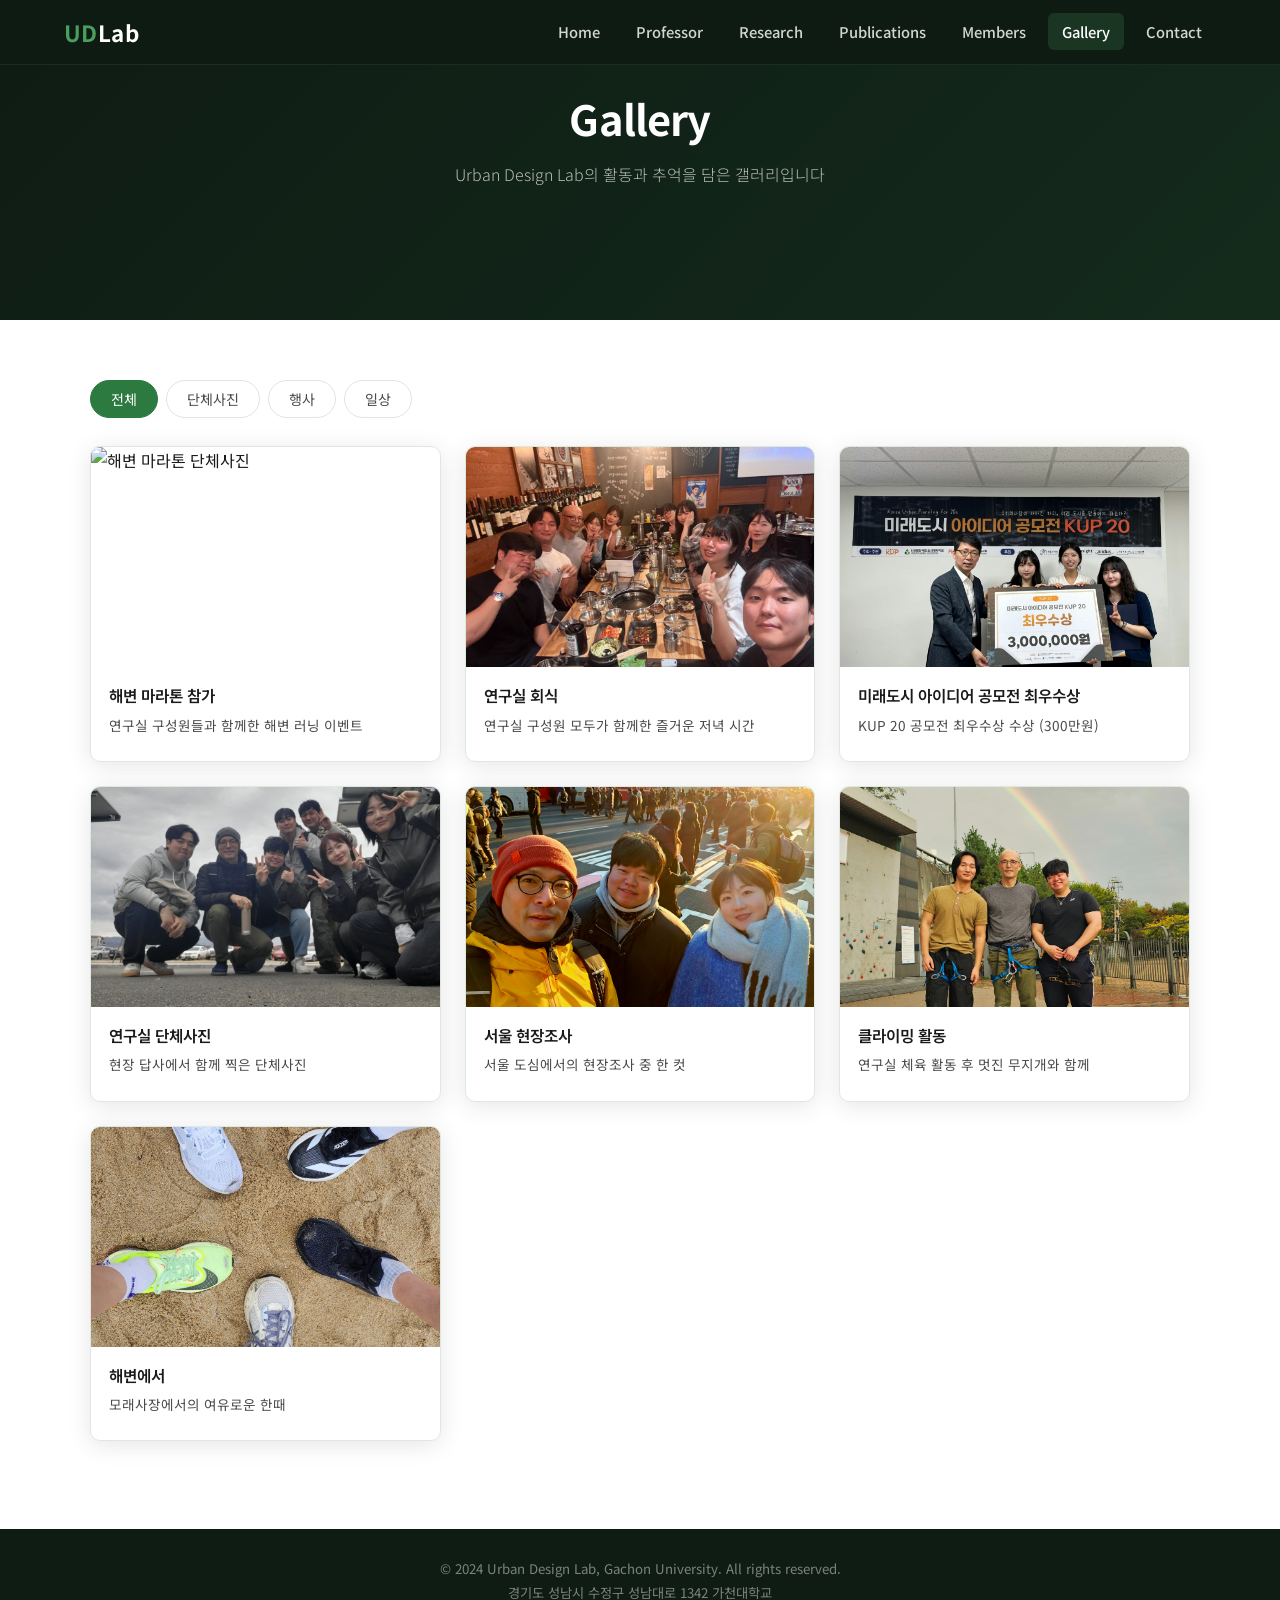
==== gallery.html @ 9c5b534c "Add files via upload" ====
<!DOCTYPE html>
<html lang="ko">
<head>
  <meta charset="UTF-8" />
  <meta name="viewport" content="width=device-width, initial-scale=1.0" />
  <title>Gallery – Urban Design Lab</title>
  <link rel="stylesheet" href="css/style.css" />
  <link rel="preconnect" href="https://fonts.googleapis.com" />
  <link href="https://fonts.googleapis.com/css2?family=Noto+Sans+KR:wght@300;400;500;700&family=Inter:wght@300;400;500;600;700&display=swap" rel="stylesheet" />
  <link rel="stylesheet" href="https://cdn.jsdelivr.net/npm/@fortawesome/fontawesome-free@6.4.0/css/all.min.css" />
</head>
<body>

<!-- ===== NAVIGATION ===== -->
<nav class="navbar" id="navbar" style="background:rgba(15,28,20,0.98);">
  <div class="nav-container">
    <a href="index.html" class="nav-logo">
      <span class="logo-accent">UD</span>Lab
    </a>
    <button class="hamburger" id="hamburger" aria-label="메뉴 열기">
      <i class="fas fa-bars"></i>
    </button>
    <ul class="nav-links" id="navLinks">
      <li><a href="index.html" class="nav-link">Home</a></li>
      <li><a href="index.html#professor" class="nav-link">Professor</a></li>
      <li><a href="index.html#research" class="nav-link">Research</a></li>
      <li><a href="index.html#publications" class="nav-link">Publications</a></li>
      <li><a href="index.html#members" class="nav-link">Members</a></li>
      <li><a href="gallery.html" class="nav-link active">Gallery</a></li>
      <li><a href="index.html#contact" class="nav-link">Contact</a></li>
    </ul>
  </div>
</nav>

<!-- ===== GALLERY HERO ===== -->
<section class="gallery-hero">
  <div class="hero-overlay"></div>
  <div class="hero-content">
    <h1 class="hero-title fade-in">Gallery</h1>
    <p class="hero-desc fade-in">Urban Design Lab의 활동과 추억을 담은 갤러리입니다</p>
  </div>
</section>

<!-- ===== GALLERY ===== -->
<section class="section section-light" style="padding-top:60px;">
  <div class="container">

    <!-- Gallery Filter -->
    <div class="gallery-filters">
      <button class="gallery-filter-btn active" data-category="all">전체</button>
      <button class="gallery-filter-btn" data-category="group">단체사진</button>
      <button class="gallery-filter-btn" data-category="event">행사</button>
      <button class="gallery-filter-btn" data-category="daily">일상</button>
    </div>

    <!-- Gallery Grid -->
    <div class="gallery-grid" id="galleryGrid">

      <div class="gallery-card" data-category="event">
        <div class="gallery-thumb">
          <img src="gallery/KakaoTalk_20260319_163128645_01.jpg" alt="해변 마라톤 단체사진" />
        </div>
        <div class="gallery-caption">
          <h4>해변 마라톤 참가</h4>
          <p>연구실 구성원들과 함께한 해변 러닝 이벤트</p>
        </div>
      </div>

      <div class="gallery-card" data-category="group">
        <div class="gallery-thumb">
          <img src="gallery/KakaoTalk_20260319_163128645_02.jpg" alt="연구실 회식" />
        </div>
        <div class="gallery-caption">
          <h4>연구실 회식</h4>
          <p>연구실 구성원 모두가 함께한 즐거운 저녁 시간</p>
        </div>
      </div>

      <div class="gallery-card" data-category="event">
        <div class="gallery-thumb">
          <img src="gallery/KakaoTalk_20260319_163128645_03.jpg" alt="미래도시 아이디어 공모전 KUP 20 최우수상" />
        </div>
        <div class="gallery-caption">
          <h4>미래도시 아이디어 공모전 최우수상</h4>
          <p>KUP 20 공모전 최우수상 수상 (300만원)</p>
        </div>
      </div>

      <div class="gallery-card" data-category="group">
        <div class="gallery-thumb">
          <img src="gallery/KakaoTalk_20260319_163128645_04.jpg" alt="연구실 야외 단체사진" />
        </div>
        <div class="gallery-caption">
          <h4>연구실 단체사진</h4>
          <p>현장 답사에서 함께 찍은 단체사진</p>
        </div>
      </div>

      <div class="gallery-card" data-category="daily">
        <div class="gallery-thumb">
          <img src="gallery/KakaoTalk_20260319_163128645_05.jpg" alt="서울 거리에서 셀카" />
        </div>
        <div class="gallery-caption">
          <h4>서울 현장조사</h4>
          <p>서울 도심에서의 현장조사 중 한 컷</p>
        </div>
      </div>

      <div class="gallery-card" data-category="daily">
        <div class="gallery-thumb">
          <img src="gallery/KakaoTalk_20260319_163128645_06.jpg" alt="클라이밍 후 무지개" />
        </div>
        <div class="gallery-caption">
          <h4>클라이밍 활동</h4>
          <p>연구실 체육 활동 후 멋진 무지개와 함께</p>
        </div>
      </div>

      <div class="gallery-card" data-category="daily">
        <div class="gallery-thumb">
          <img src="gallery/KakaoTalk_20260319_163128645.jpg" alt="해변에서 발 사진" />
        </div>
        <div class="gallery-caption">
          <h4>해변에서</h4>
          <p>모래사장에서의 여유로운 한때</p>
        </div>
      </div>

    </div><!-- /galleryGrid -->

  </div>
</section>

<!-- ===== FOOTER ===== -->
<footer class="footer">
  <p>&copy; 2024 Urban Design Lab, Gachon University. All rights reserved.</p>
  <p>경기도 성남시 수정구 성남대로 1342 가천대학교</p>
</footer>

<script>
/* Hamburger */
const hamburger = document.getElementById('hamburger');
const navLinksEl = document.getElementById('navLinks');
hamburger.addEventListener('click', () => navLinksEl.classList.toggle('open'));
navLinksEl.querySelectorAll('.nav-link').forEach(link => {
  link.addEventListener('click', () => navLinksEl.classList.remove('open'));
});

/* Gallery Filter */
const filterBtns = document.querySelectorAll('.gallery-filter-btn');
const cards = document.querySelectorAll('.gallery-card');

filterBtns.forEach(btn => {
  btn.addEventListener('click', () => {
    filterBtns.forEach(b => b.classList.remove('active'));
    btn.classList.add('active');
    const cat = btn.dataset.category;
    cards.forEach(card => {
      if (cat === 'all' || card.dataset.category === cat) {
        card.style.display = '';
        card.style.animation = 'fadeUp 0.4s ease forwards';
      } else {
        card.style.display = 'none';
      }
    });
  });
});

/* Lightbox */
document.querySelectorAll('.gallery-thumb img').forEach(img => {
  img.addEventListener('click', () => {
    const lb = document.createElement('div');
    lb.className = 'lightbox';
    lb.innerHTML = '<img src="' + img.src + '" alt="' + img.alt + '"><button class="lightbox-close">&times;</button>';
    document.body.appendChild(lb);
    requestAnimationFrame(() => lb.classList.add('active'));
    lb.addEventListener('click', () => { lb.classList.remove('active'); setTimeout(() => lb.remove(), 300); });
  });
});
</script>
</body>
</html>
---- css/style.css ----
/* =====================================================
   Urban Design Lab – Main Stylesheet
   Gachon University
   ===================================================== */

/* ── Variables ── */
:root {
  --green-dark:   #1a5c2a;
  --green-mid:    #2d7a40;
  --green-light:  #4a9e5e;
  --green-pale:   #e8f5ec;
  --dark-bg:      #0f1c14;
  --dark-card:    #172518;
  --text-dark:    #1a1a1a;
  --text-mid:     #4a4a4a;
  --text-light:   #f0f4f1;
  --border:       #dde8df;
  --radius:       10px;
  --shadow:       0 4px 24px rgba(0,0,0,0.10);
  --transition:   0.3s ease;
}

/* ── Reset ── */
*, *::before, *::after { box-sizing: border-box; margin: 0; padding: 0; }
html { scroll-behavior: smooth; }
body {
  font-family: 'Noto Sans KR', 'Inter', sans-serif;
  color: var(--text-dark);
  line-height: 1.7;
  background: #fff;
}
a { text-decoration: none; color: inherit; }
ul { list-style: none; }
img { display: block; max-width: 100%; }

/* ── Navbar ── */
.navbar {
  position: fixed; top: 0; left: 0; width: 100%;
  background: rgba(15,28,20,0.96);
  backdrop-filter: blur(10px);
  z-index: 1000;
  border-bottom: 1px solid rgba(74,158,94,0.15);
  transition: background var(--transition);
}
.nav-container {
  max-width: 1200px; margin: 0 auto;
  padding: 0 24px;
  display: flex; align-items: center; justify-content: space-between;
  height: 64px;
}
.nav-logo {
  font-size: 1.4rem; font-weight: 700;
  color: #fff; letter-spacing: 0.02em;
}
.logo-accent { color: var(--green-light); }
.nav-links {
  display: flex; gap: 8px;
}
.nav-link {
  color: rgba(255,255,255,0.82);
  padding: 8px 14px;
  border-radius: 6px;
  font-size: 0.92rem; font-weight: 500;
  transition: color var(--transition), background var(--transition);
}
.nav-link:hover, .nav-link.active {
  color: #fff; background: rgba(74,158,94,0.2);
}
.hamburger {
  display: none;
  background: none; border: none; cursor: pointer;
  color: #fff; font-size: 1.3rem; padding: 6px;
}

/* ── Hero ── */
.hero {
  min-height: 100vh;
  background: linear-gradient(135deg, #0f2a18 0%, #1a5c2a 50%, #0a1a10 100%);
  display: flex; align-items: center; justify-content: center;
  position: relative; overflow: hidden;
  padding-top: 64px;
}
.hero::before {
  content: '';
  position: absolute; inset: 0;
  background: url('https://images.unsplash.com/photo-1477959858617-67f85cf4f1df?w=1600&q=80') center/cover no-repeat;
  opacity: 0.18;
}
.hero-overlay {
  position: absolute; inset: 0;
  background: linear-gradient(to bottom, rgba(15,28,20,0.65), rgba(15,28,20,0.85));
}
.hero-content {
  position: relative; z-index: 1;
  text-align: center; color: #fff;
  max-width: 800px; padding: 40px 24px;
}
.hero-sub {
  font-size: 1rem; font-weight: 300;
  letter-spacing: 0.15em; color: var(--green-light);
  text-transform: uppercase; margin-bottom: 16px;
}
.hero-title {
  font-size: clamp(2.8rem, 7vw, 5rem);
  font-weight: 700; line-height: 1.1;
  margin-bottom: 20px; letter-spacing: -0.02em;
}
.hero-desc {
  font-size: 1.2rem; font-weight: 300;
  color: rgba(255,255,255,0.8); margin-bottom: 36px;
}
.hero-btns { display: flex; gap: 14px; justify-content: center; flex-wrap: wrap; }

.fade-in {
  opacity: 0; transform: translateY(28px);
  animation: fadeInUp 0.8s forwards;
}
.fade-in:nth-child(1) { animation-delay: 0.2s; }
.fade-in:nth-child(2) { animation-delay: 0.4s; }
.fade-in:nth-child(3) { animation-delay: 0.6s; }
.fade-in:nth-child(4) { animation-delay: 0.8s; }

@keyframes fadeInUp {
  to { opacity: 1; transform: translateY(0); }
}

/* ── Buttons ── */
.btn {
  display: inline-flex; align-items: center; gap: 8px;
  padding: 13px 28px; border-radius: 50px;
  font-size: 0.95rem; font-weight: 600;
  cursor: pointer; transition: all var(--transition);
  border: 2px solid transparent;
}
.btn-primary {
  background: var(--green-mid); color: #fff;
  border-color: var(--green-mid);
}
.btn-primary:hover { background: var(--green-light); border-color: var(--green-light); transform: translateY(-2px); box-shadow: 0 8px 24px rgba(45,122,64,0.4); }
.btn-outline {
  background: transparent; color: #fff;
  border-color: rgba(255,255,255,0.5);
}
.btn-outline:hover { background: rgba(255,255,255,0.1); border-color: #fff; transform: translateY(-2px); }
.btn-full { width: 100%; justify-content: center; }

/* ── Strip ── */
.strip {
  background: var(--green-dark); padding: 22px 24px;
}
.strip-grid {
  max-width: 900px; margin: 0 auto;
  display: grid; grid-template-columns: repeat(4, 1fr);
  gap: 12px;
}
.strip-item {
  display: flex; align-items: center; gap: 10px;
  color: rgba(255,255,255,0.85);
  font-size: 0.88rem; font-weight: 500;
  justify-content: center;
}
.strip-item i { color: var(--green-light); font-size: 1.1rem; }

/* ── Sections ── */
.section { padding: 88px 24px; }
.section-light { background: #fff; }
.section-dark { background: var(--dark-bg); color: var(--text-light); }
.container { max-width: 1100px; margin: 0 auto; }
.section-header { text-align: center; margin-bottom: 52px; }
.section-title {
  font-size: clamp(1.8rem, 4vw, 2.6rem);
  font-weight: 700; letter-spacing: -0.02em;
}
.section-dark .section-title { color: #fff; }
.section-line {
  width: 52px; height: 4px;
  background: var(--green-mid);
  border-radius: 2px; margin: 14px auto 0;
}
.section-count { margin-top: 10px; color: var(--text-mid); font-size: 0.95rem; }
.section-light .section-count { color: var(--text-mid); }

/* ── Professor ── */
.professor-card {
  display: flex; gap: 52px; align-items: flex-start;
  max-width: 900px; margin: 0 auto;
  background: #fff; border: 1px solid var(--border);
  border-radius: var(--radius); padding: 44px;
  box-shadow: var(--shadow);
}
.professor-photo { flex-shrink: 0; }
.photo-placeholder {
  width: 160px; height: 160px;
  border-radius: 50%;
  background: var(--green-pale);
  border: 4px solid var(--green-mid);
  display: flex; align-items: center; justify-content: center;
}
.photo-placeholder i { font-size: 4rem; color: var(--green-mid); }
.professor-info { flex: 1; }
.prof-name { font-size: 1.8rem; font-weight: 700; margin-bottom: 4px; }
.prof-name-en { font-size: 1.1rem; color: var(--text-mid); font-weight: 400; margin-left: 10px; }
.prof-title { color: var(--text-mid); font-size: 0.97rem; margin-bottom: 8px; }
.prof-email { color: var(--green-dark); font-size: 0.92rem; margin-bottom: 22px; }
.prof-email i { margin-right: 6px; }
.prof-education h4 { font-size: 0.82rem; text-transform: uppercase; letter-spacing: 0.1em; color: var(--text-mid); margin-bottom: 8px; }
.prof-education ul { margin-bottom: 22px; }
.prof-education li {
  padding: 6px 0; border-bottom: 1px solid var(--border);
  display: flex; gap: 10px; font-size: 0.9rem; align-items: center;
}
.edu-year {
  font-weight: 700; color: var(--green-dark);
  min-width: 110px; font-size: 0.85rem;
}
.prof-tags { display: flex; flex-wrap: wrap; gap: 8px; }
.tag {
  background: var(--green-pale); color: var(--green-dark);
  padding: 5px 12px; border-radius: 50px;
  font-size: 0.82rem; font-weight: 500;
  border: 1px solid rgba(26,92,42,0.2);
}

/* ── Research ── */
.research-grid {
  display: grid;
  grid-template-columns: repeat(auto-fit, minmax(300px, 1fr));
  gap: 24px;
}
.research-card {
  background: var(--dark-card);
  border: 1px solid rgba(74,158,94,0.15);
  border-radius: var(--radius);
  padding: 32px 28px;
  transition: transform var(--transition), border-color var(--transition), box-shadow var(--transition);
}
.research-card:hover {
  transform: translateY(-6px);
  border-color: var(--green-light);
  box-shadow: 0 12px 36px rgba(0,0,0,0.3);
}
.research-icon {
  width: 52px; height: 52px;
  background: rgba(74,158,94,0.12);
  border-radius: 12px;
  display: flex; align-items: center; justify-content: center;
  margin-bottom: 18px;
}
.research-icon i { font-size: 1.4rem; color: var(--green-light); }
.research-card h3 { font-size: 1.1rem; font-weight: 600; color: #fff; margin-bottom: 10px; }
.research-card p { font-size: 0.88rem; color: rgba(255,255,255,0.65); line-height: 1.7; }

/* ── Publications ── */
.pub-filters {
  display: flex; flex-wrap: wrap; gap: 8px;
  justify-content: center; margin-bottom: 40px;
}
.filter-btn {
  padding: 8px 18px; border-radius: 50px;
  border: 2px solid var(--border);
  background: #fff; color: var(--text-mid);
  font-size: 0.88rem; font-weight: 500; cursor: pointer;
  transition: all var(--transition);
}
.filter-btn:hover { border-color: var(--green-mid); color: var(--green-dark); }
.filter-btn.active {
  background: var(--green-dark); color: #fff; border-color: var(--green-dark);
}

.pub-year-group { margin-bottom: 32px; }
.pub-year-group[data-year].hidden { display: none; }

.pub-year-label {
  display: inline-block;
  background: var(--green-dark); color: #fff;
  font-size: 0.85rem; font-weight: 700;
  padding: 4px 14px; border-radius: 50px;
  margin-bottom: 14px; letter-spacing: 0.05em;
}
.pub-item {
  background: #fff; border: 1px solid var(--border);
  border-left: 4px solid var(--green-mid);
  border-radius: 0 var(--radius) var(--radius) 0;
  padding: 18px 22px; margin-bottom: 10px;
  transition: box-shadow var(--transition), transform var(--transition);
}
.pub-item:hover {
  box-shadow: var(--shadow); transform: translateX(4px);
}
.pub-meta { display: flex; align-items: center; gap: 10px; margin-bottom: 8px; }
.pub-badge {
  font-size: 0.72rem; font-weight: 700;
  padding: 3px 8px; border-radius: 4px;
}
.pub-badge-en { background: #e3f2fd; color: #1565c0; }
.pub-badge-kr { background: #fff3e0; color: #e65100; }
.pub-journal {
  font-size: 0.8rem; color: var(--green-dark);
  font-weight: 600; font-style: italic;
  background: var(--green-pale); padding: 2px 8px; border-radius: 4px;
}
.pub-title { font-size: 0.9rem; color: var(--text-dark); line-height: 1.6; font-weight: 400; }

/* ── Members ── */
.member-tabs {
  display: flex; gap: 10px;
  margin-bottom: 36px;
  border-bottom: 2px solid rgba(74,158,94,0.2);
  padding-bottom: 0;
}
.tab-btn {
  padding: 12px 26px;
  border: none; background: none;
  color: rgba(255,255,255,0.55);
  font-size: 0.95rem; font-weight: 500; cursor: pointer;
  border-bottom: 3px solid transparent;
  margin-bottom: -2px;
  transition: all var(--transition);
  display: flex; align-items: center; gap: 8px;
}
.tab-btn:hover { color: rgba(255,255,255,0.85); }
.tab-btn.active { color: var(--green-light); border-bottom-color: var(--green-light); }

.tab-panel { display: none; }
.tab-panel.active { display: block; }

.member-group-label {
  font-size: 0.78rem; font-weight: 700;
  text-transform: uppercase; letter-spacing: 0.1em;
  color: var(--green-light); margin: 28px 0 14px;
}
.members-grid {
  display: grid;
  grid-template-columns: repeat(auto-fill, minmax(200px, 1fr));
  gap: 16px;
}
.member-card {
  background: var(--dark-card);
  border: 1px solid rgba(74,158,94,0.15);
  border-radius: var(--radius); padding: 24px 18px;
  display: flex; flex-direction: column; align-items: center;
  text-align: center; gap: 12px;
  transition: border-color var(--transition), transform var(--transition);
}
.member-card:hover { border-color: var(--green-light); transform: translateY(-4px); }
.member-pi { border-top: 3px solid var(--green-light); }
.member-avatar {
  width: 64px; height: 64px; border-radius: 50%;
  background: rgba(74,158,94,0.12);
  display: flex; align-items: center; justify-content: center;
}
.member-avatar i { font-size: 1.6rem; color: var(--green-light); }
.member-details h4 { font-size: 1rem; font-weight: 600; color: #fff; }
.member-role-badge {
  display: inline-block; margin: 4px 0;
  padding: 2px 10px; border-radius: 50px; font-size: 0.75rem; font-weight: 600;
}
.pi-badge { background: rgba(74,158,94,0.25); color: var(--green-light); }
.phd-badge { background: rgba(100,149,237,0.2); color: #93b4f0; }
.ms-badge { background: rgba(255,200,100,0.15); color: #f0c060; }
.member-topic { font-size: 0.8rem; color: rgba(255,255,255,0.55); line-height: 1.4; }

/* Recruit Banner */
.recruit-banner {
  margin-top: 32px;
  background: rgba(26,92,42,0.3);
  border: 1px dashed rgba(74,158,94,0.4);
  border-radius: var(--radius); padding: 20px 24px;
  display: flex; gap: 16px; align-items: flex-start;
  color: rgba(255,255,255,0.8);
}
.recruit-banner i { font-size: 1.4rem; color: var(--green-light); flex-shrink: 0; margin-top: 2px; }
.recruit-banner strong { font-size: 1rem; display: block; margin-bottom: 4px; color: #fff; }
.recruit-banner p { font-size: 0.85rem; }

/* ── Alumni ── */
.alumni-stats {
  display: flex; gap: 20px; justify-content: center;
  margin-bottom: 32px;
}
.stat-box {
  background: var(--dark-card);
  border: 1px solid rgba(74,158,94,0.2);
  border-radius: var(--radius); padding: 20px 32px;
  text-align: center; min-width: 100px;
}
.stat-num { display: block; font-size: 2rem; font-weight: 700; color: var(--green-light); }
.stat-label { font-size: 0.8rem; color: rgba(255,255,255,0.55); margin-top: 4px; }

.alumni-controls {
  display: flex; align-items: center; gap: 14px;
  flex-wrap: wrap; margin-bottom: 24px;
}
.alumni-filter-btns { display: flex; gap: 8px; }
.alumni-filter {
  padding: 7px 16px; border-radius: 50px;
  border: 2px solid rgba(74,158,94,0.3);
  background: transparent; color: rgba(255,255,255,0.6);
  font-size: 0.85rem; font-weight: 500; cursor: pointer;
  transition: all var(--transition);
}
.alumni-filter:hover { border-color: var(--green-light); color: #fff; }
.alumni-filter.active { background: var(--green-dark); color: #fff; border-color: var(--green-dark); }
.alumni-sort {
  padding: 7px 14px; border-radius: 8px;
  border: 1px solid rgba(74,158,94,0.3);
  background: var(--dark-card); color: rgba(255,255,255,0.7);
  font-size: 0.85rem; cursor: pointer;
}

.alumni-grid {
  display: grid;
  grid-template-columns: repeat(auto-fill, minmax(240px, 1fr));
  gap: 16px;
}
.alumni-card {
  background: var(--dark-card);
  border: 1px solid rgba(74,158,94,0.15);
  border-radius: var(--radius); padding: 22px 20px;
  display: flex; align-items: center; gap: 16px;
  transition: border-color var(--transition), transform var(--transition);
}
.alumni-card:hover { border-color: var(--green-light); transform: translateY(-3px); }
.alumni-card.hidden { display: none; }
.alumni-avatar {
  width: 52px; height: 52px; border-radius: 50%;
  background: rgba(74,158,94,0.1);
  display: flex; align-items: center; justify-content: center;
  flex-shrink: 0;
}
.alumni-avatar i { font-size: 1.3rem; color: var(--green-light); }
.alumni-info h4 { font-size: 0.97rem; font-weight: 600; color: #fff; margin-bottom: 4px; }
.alumni-degree-badge {
  display: inline-block; padding: 2px 8px; border-radius: 4px;
  font-size: 0.73rem; font-weight: 700; margin-bottom: 4px;
}
.degree-phd { background: rgba(100,149,237,0.2); color: #93b4f0; }
.degree-ms { background: rgba(255,200,100,0.15); color: #f0c060; }
.alumni-year { font-size: 0.78rem; color: rgba(255,255,255,0.45); }
.alumni-affiliation { font-size: 0.8rem; color: rgba(255,255,255,0.55); margin-top: 3px; }

/* ── Contact ── */
.contact-grid {
  display: grid; grid-template-columns: 1fr 1fr;
  gap: 48px; align-items: start;
}
.contact-info h3, .contact-form h3 {
  font-size: 1.3rem; font-weight: 600;
  margin-bottom: 22px; color: var(--green-dark);
}
.contact-list { display: flex; flex-direction: column; gap: 14px; }
.contact-list li {
  display: flex; gap: 14px; align-items: flex-start;
  font-size: 0.93rem; color: var(--text-mid);
}
.contact-list i { color: var(--green-mid); margin-top: 3px; flex-shrink: 0; }

.form-group { margin-bottom: 18px; }
.form-group label {
  display: block; font-size: 0.85rem; font-weight: 600;
  color: var(--text-mid); margin-bottom: 6px;
}
.form-group input,
.form-group textarea {
  width: 100%; padding: 11px 14px;
  border: 1.5px solid var(--border); border-radius: 8px;
  font-size: 0.92rem; font-family: inherit;
  transition: border-color var(--transition), box-shadow var(--transition);
  background: #fafaf9;
}
.form-group input:focus,
.form-group textarea:focus {
  outline: none; border-color: var(--green-mid);
  box-shadow: 0 0 0 3px rgba(45,122,64,0.12);
}

/* ── Gallery Page ── */
.gallery-hero {
  position: relative; height: 320px;
  display: flex; align-items: center; justify-content: center;
  background: linear-gradient(135deg, var(--dark-bg) 0%, #1a3d24 100%);
  overflow: hidden;
}
.gallery-hero .hero-overlay {
  position: absolute; inset: 0;
  background: rgba(15,28,20,0.55);
}
.gallery-hero .hero-content { position: relative; text-align: center; }
.gallery-hero .hero-title { font-size: 2.6rem; color: #fff; }
.gallery-hero .hero-desc { color: rgba(255,255,255,0.7); margin-top: 10px; font-size: 1rem; }

.gallery-upload-guide {
  display: flex; align-items: center; gap: 16px;
  background: var(--green-pale); border: 1px solid rgba(45,122,64,0.2);
  border-radius: var(--radius); padding: 18px 24px; margin-bottom: 32px;
}
.gallery-upload-guide i { font-size: 1.6rem; color: var(--green-mid); flex-shrink: 0; }
.gallery-upload-guide strong { color: var(--green-dark); }
.gallery-upload-guide p { font-size: 0.88rem; color: var(--text-mid); margin-top: 2px; }
.gallery-upload-guide code {
  background: rgba(45,122,64,0.12); padding: 2px 8px;
  border-radius: 4px; font-size: 0.84rem; color: var(--green-dark);
}

.gallery-filters {
  display: flex; flex-wrap: wrap; gap: 8px; margin-bottom: 28px;
}
.gallery-filter-btn {
  padding: 8px 20px; border: 1.5px solid var(--border);
  border-radius: 20px; background: #fff;
  font-size: 0.88rem; font-family: inherit; cursor: pointer;
  color: var(--text-mid); transition: all var(--transition);
}
.gallery-filter-btn:hover { border-color: var(--green-mid); color: var(--green-mid); }
.gallery-filter-btn.active {
  background: var(--green-mid); color: #fff;
  border-color: var(--green-mid);
}

.gallery-grid {
  display: grid;
  grid-template-columns: repeat(auto-fill, minmax(300px, 1fr));
  gap: 24px;
}

.gallery-card {
  border-radius: var(--radius); overflow: hidden;
  background: #fff; border: 1px solid var(--border);
  box-shadow: var(--shadow);
  transition: transform var(--transition), box-shadow var(--transition);
  animation: fadeUp 0.4s ease forwards;
}
.gallery-card:hover {
  transform: translateY(-4px);
  box-shadow: 0 8px 32px rgba(0,0,0,0.14);
}

.gallery-thumb { position: relative; overflow: hidden; }
.gallery-thumb img {
  width: 100%; height: 220px; object-fit: cover;
  cursor: pointer; transition: transform 0.4s ease;
}
.gallery-thumb img:hover { transform: scale(1.05); }

.placeholder-thumb {
  height: 220px; display: flex; flex-direction: column;
  align-items: center; justify-content: center; gap: 10px;
  background: linear-gradient(135deg, #e8f5ec 0%, #d4edda 100%);
  color: var(--green-mid);
}
.placeholder-thumb i { font-size: 2.8rem; opacity: 0.6; }
.placeholder-thumb span { font-size: 0.85rem; opacity: 0.7; font-weight: 500; }

.gallery-caption { padding: 16px 18px; }
.gallery-caption h4 { font-size: 0.98rem; font-weight: 600; color: var(--text-dark); margin-bottom: 4px; }
.gallery-caption p { font-size: 0.85rem; color: var(--text-mid); margin-bottom: 8px; }
.gallery-date { font-size: 0.78rem; color: rgba(0,0,0,0.35); }
.gallery-date i { margin-right: 4px; }

/* Lightbox */
.lightbox {
  position: fixed; inset: 0; z-index: 9999;
  background: rgba(0,0,0,0.9); display: flex;
  align-items: center; justify-content: center;
  opacity: 0; transition: opacity 0.3s ease; cursor: pointer;
}
.lightbox.active { opacity: 1; }
.lightbox img { max-width: 90vw; max-height: 90vh; border-radius: 8px; box-shadow: 0 8px 48px rgba(0,0,0,0.5); }
.lightbox-close {
  position: absolute; top: 24px; right: 32px;
  font-size: 2.4rem; color: #fff; background: none;
  border: none; cursor: pointer; opacity: 0.7;
}
.lightbox-close:hover { opacity: 1; }

@keyframes fadeUp {
  from { opacity: 0; transform: translateY(16px); }
  to { opacity: 1; transform: translateY(0); }
}

/* ── Footer ── */
.footer {
  background: var(--dark-bg); color: rgba(255,255,255,0.45);
  text-align: center; padding: 28px 24px;
  font-size: 0.83rem; line-height: 1.8;
}

/* ── Scroll Fade ── */
.scroll-fade {
  opacity: 0; transform: translateY(24px);
  transition: opacity 0.6s ease, transform 0.6s ease;
}
.scroll-fade.visible { opacity: 1; transform: translateY(0); }

/* ── Responsive ── */
@media (max-width: 900px) {
  .professor-card { flex-direction: column; align-items: center; text-align: center; padding: 32px 22px; gap: 28px; }
  .prof-education li { flex-direction: column; gap: 2px; text-align: left; }
  .contact-grid { grid-template-columns: 1fr; gap: 36px; }
}

@media (max-width: 768px) {
  .hamburger { display: block; }
  .nav-links {
    display: none; flex-direction: column;
    position: absolute; top: 64px; left: 0; width: 100%;
    background: rgba(15,28,20,0.98); padding: 12px 0 20px;
    border-bottom: 1px solid rgba(74,158,94,0.2);
  }
  .nav-links.open { display: flex; }
  .nav-link { padding: 12px 28px; border-radius: 0; }
  .strip-grid { grid-template-columns: repeat(2, 1fr); }
  .alumni-stats { flex-direction: row; flex-wrap: wrap; justify-content: center; }
  .stat-box { min-width: 80px; padding: 16px 20px; }
}

@media (max-width: 520px) {
  .strip-grid { grid-template-columns: 1fr 1fr; }
  .hero-btns { flex-direction: column; align-items: center; }
  .pub-filters { justify-content: flex-start; }
  .member-tabs { overflow-x: auto; }
  .tab-btn { white-space: nowrap; }
  .alumni-controls { flex-direction: column; align-items: flex-start; }
}
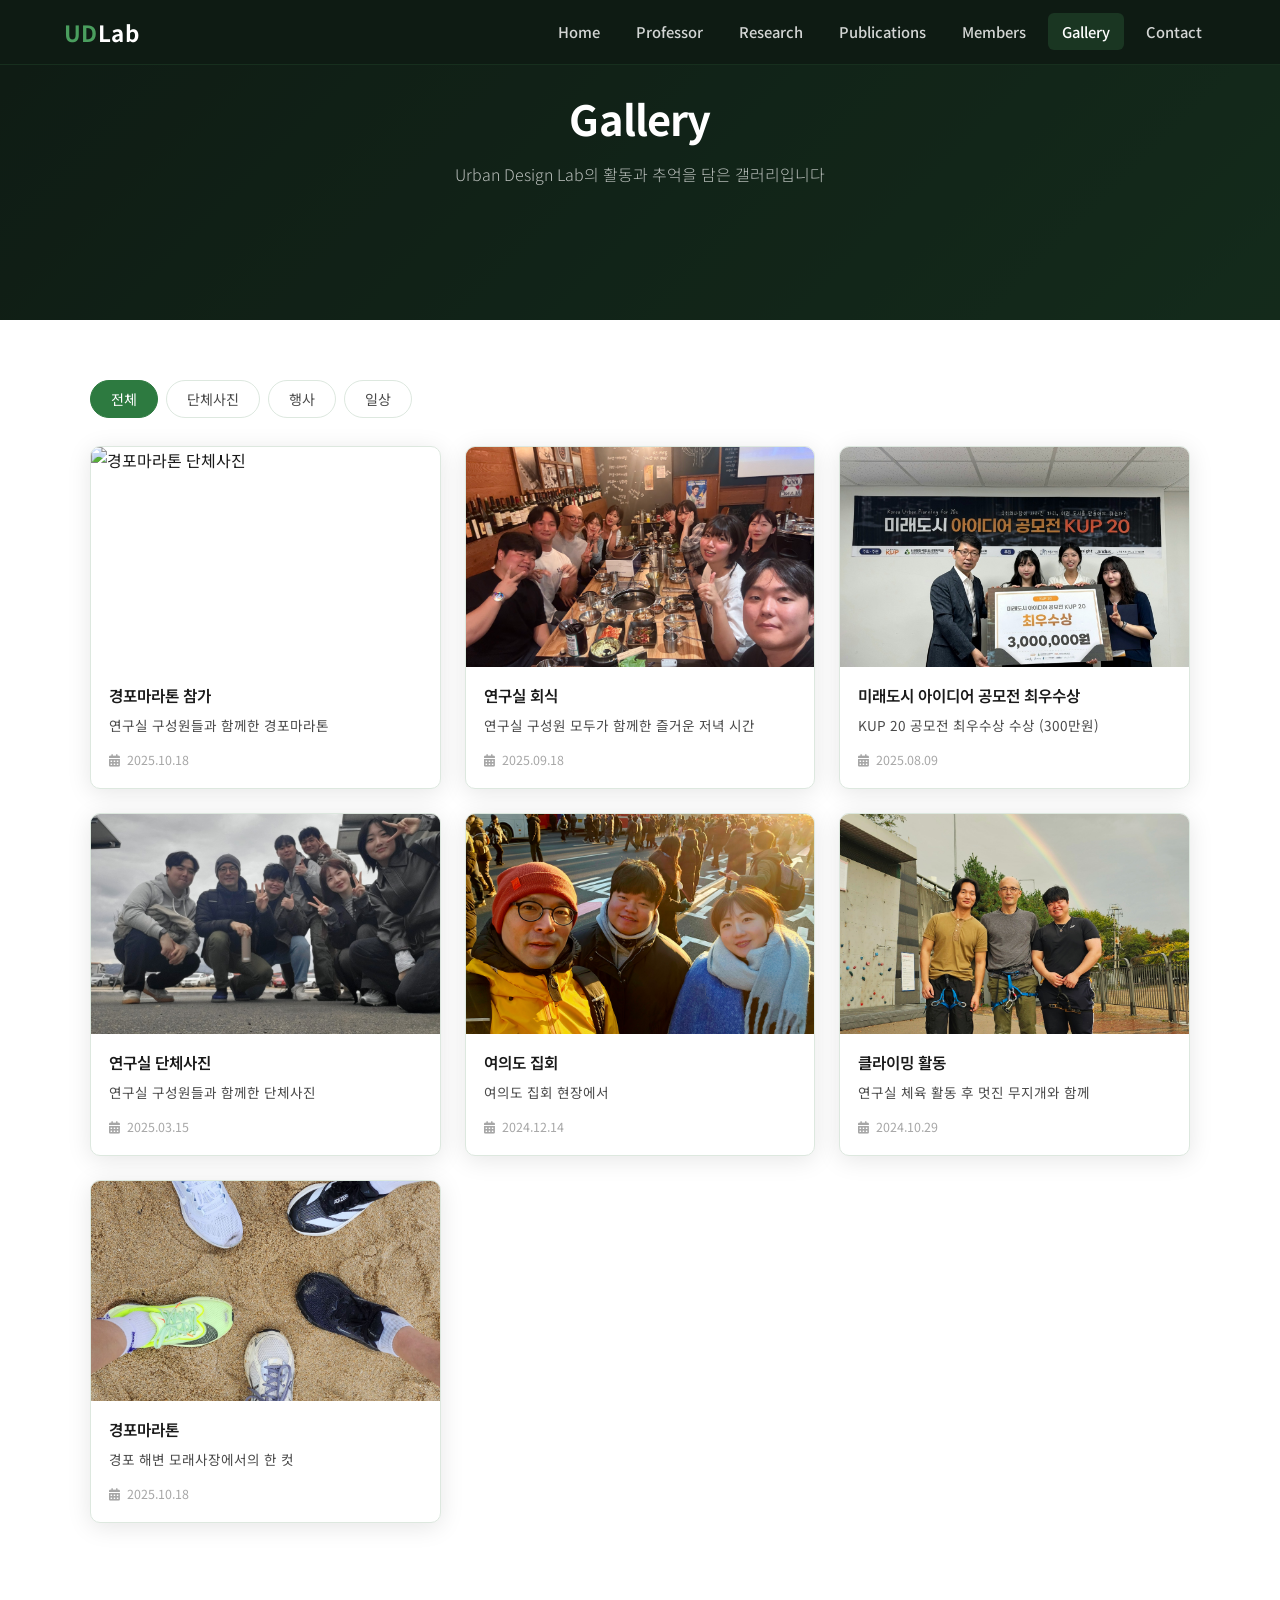
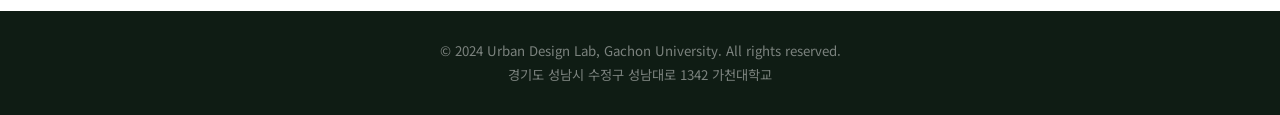
==== commit f8c460c7: "Add files via upload" ====
--- a/gallery.html
+++ b/gallery.html
@@ -58,11 +58,12 @@
 
       <div class="gallery-card" data-category="event">
         <div class="gallery-thumb">
-          <img src="gallery/KakaoTalk_20260319_163128645_01.jpg" alt="해변 마라톤 단체사진" />
+          <img src="gallery/KakaoTalk_20260319_163128645_01.jpg" alt="경포마라톤 단체사진" />
         </div>
         <div class="gallery-caption">
-          <h4>해변 마라톤 참가</h4>
-          <p>연구실 구성원들과 함께한 해변 러닝 이벤트</p>
+          <h4>경포마라톤 참가</h4>
+          <p>연구실 구성원들과 함께한 경포마라톤</p>
+          <span class="gallery-date"><i class="fas fa-calendar-alt"></i> 2025.10.18</span>
         </div>
       </div>
 
@@ -73,6 +74,7 @@
         <div class="gallery-caption">
           <h4>연구실 회식</h4>
           <p>연구실 구성원 모두가 함께한 즐거운 저녁 시간</p>
+          <span class="gallery-date"><i class="fas fa-calendar-alt"></i> 2025.09.18</span>
         </div>
       </div>
 
@@ -83,26 +85,29 @@
         <div class="gallery-caption">
           <h4>미래도시 아이디어 공모전 최우수상</h4>
           <p>KUP 20 공모전 최우수상 수상 (300만원)</p>
+          <span class="gallery-date"><i class="fas fa-calendar-alt"></i> 2025.08.09</span>
         </div>
       </div>
 
       <div class="gallery-card" data-category="group">
         <div class="gallery-thumb">
-          <img src="gallery/KakaoTalk_20260319_163128645_04.jpg" alt="연구실 야외 단체사진" />
+          <img src="gallery/KakaoTalk_20260319_163128645_04.jpg" alt="연구실 단체사진" />
         </div>
         <div class="gallery-caption">
           <h4>연구실 단체사진</h4>
-          <p>현장 답사에서 함께 찍은 단체사진</p>
+          <p>연구실 구성원들과 함께한 단체사진</p>
+          <span class="gallery-date"><i class="fas fa-calendar-alt"></i> 2025.03.15</span>
         </div>
       </div>
 
-      <div class="gallery-card" data-category="daily">
+      <div class="gallery-card" data-category="event">
         <div class="gallery-thumb">
-          <img src="gallery/KakaoTalk_20260319_163128645_05.jpg" alt="서울 거리에서 셀카" />
+          <img src="gallery/KakaoTalk_20260319_163128645_05.jpg" alt="여의도 집회" />
         </div>
         <div class="gallery-caption">
-          <h4>서울 현장조사</h4>
-          <p>서울 도심에서의 현장조사 중 한 컷</p>
+          <h4>여의도 집회</h4>
+          <p>여의도 집회 현장에서</p>
+          <span class="gallery-date"><i class="fas fa-calendar-alt"></i> 2024.12.14</span>
         </div>
       </div>
 
@@ -113,16 +118,18 @@
         <div class="gallery-caption">
           <h4>클라이밍 활동</h4>
           <p>연구실 체육 활동 후 멋진 무지개와 함께</p>
+          <span class="gallery-date"><i class="fas fa-calendar-alt"></i> 2024.10.29</span>
         </div>
       </div>
 
-      <div class="gallery-card" data-category="daily">
+      <div class="gallery-card" data-category="event">
         <div class="gallery-thumb">
-          <img src="gallery/KakaoTalk_20260319_163128645.jpg" alt="해변에서 발 사진" />
+          <img src="gallery/KakaoTalk_20260319_163128645.jpg" alt="경포마라톤 해변에서" />
         </div>
         <div class="gallery-caption">
-          <h4>해변에서</h4>
-          <p>모래사장에서의 여유로운 한때</p>
+          <h4>경포마라톤</h4>
+          <p>경포 해변 모래사장에서의 한 컷</p>
+          <span class="gallery-date"><i class="fas fa-calendar-alt"></i> 2025.10.18</span>
         </div>
       </div>
 
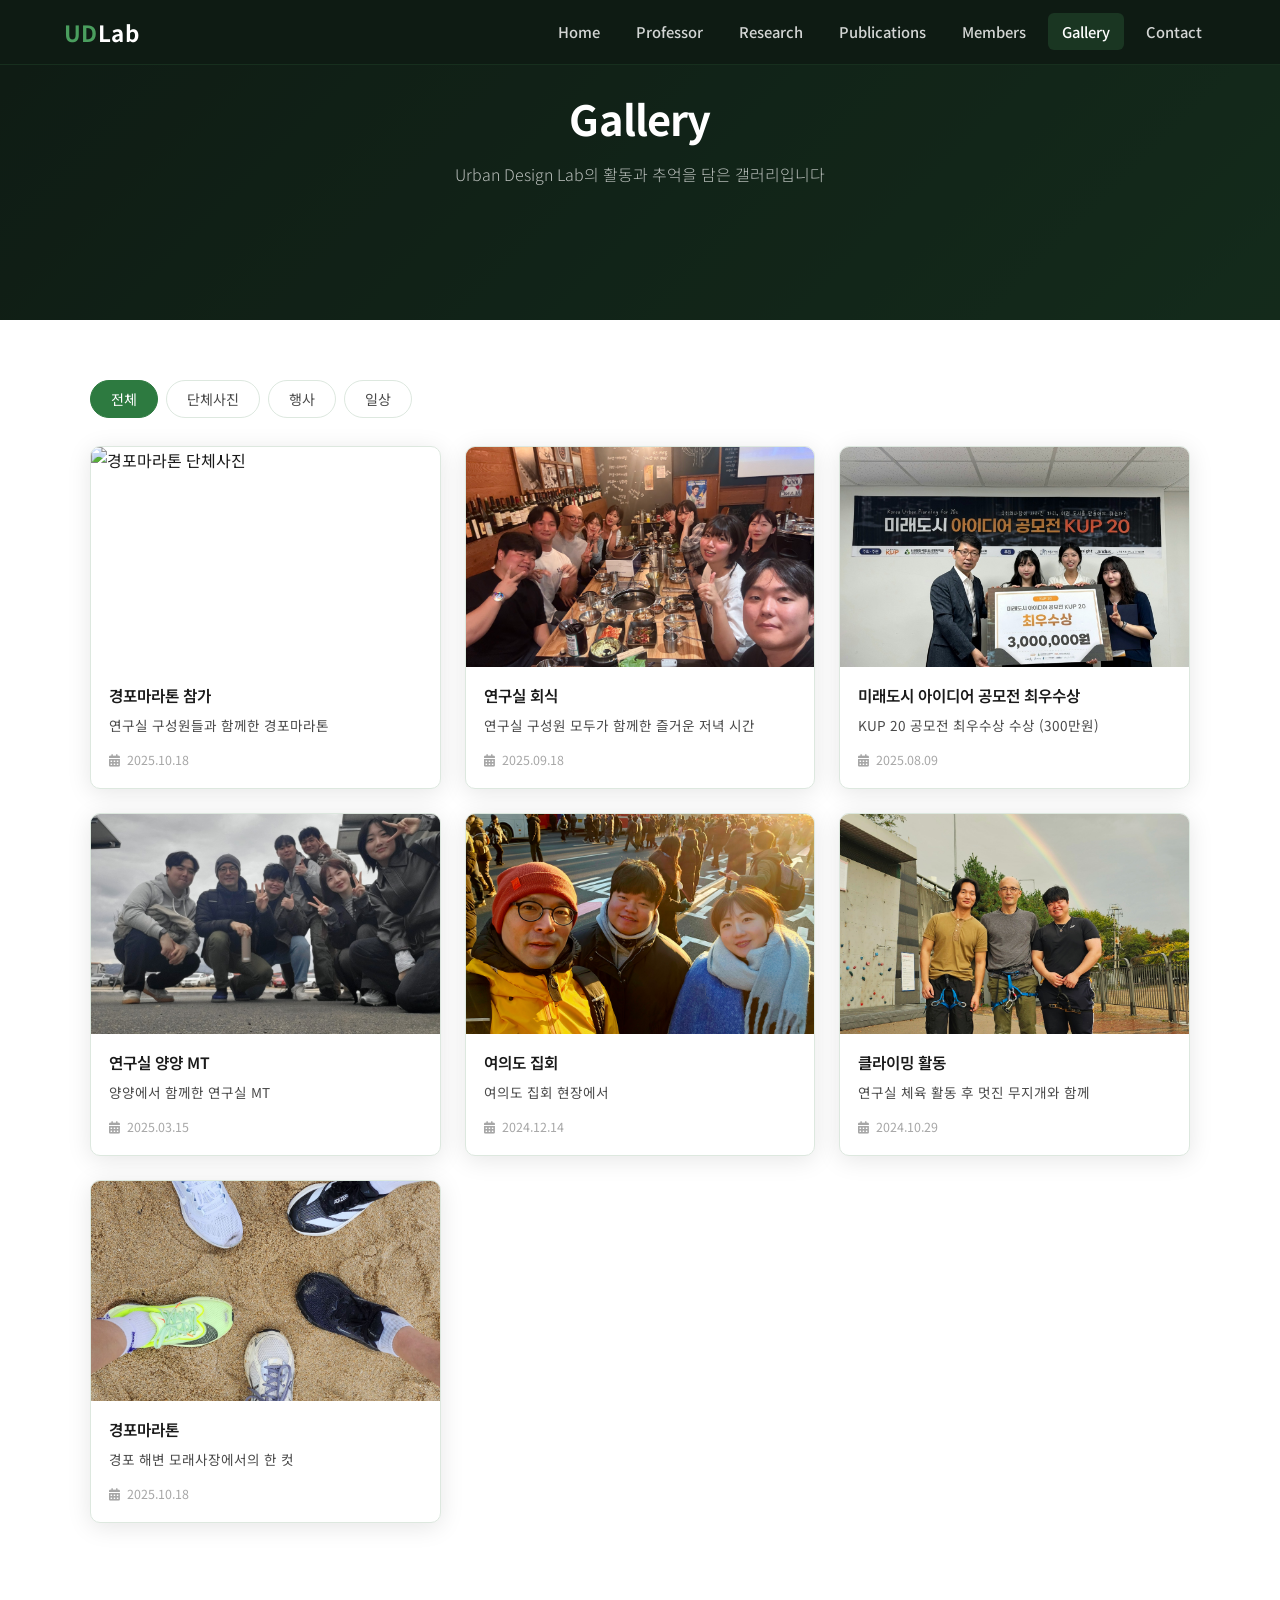
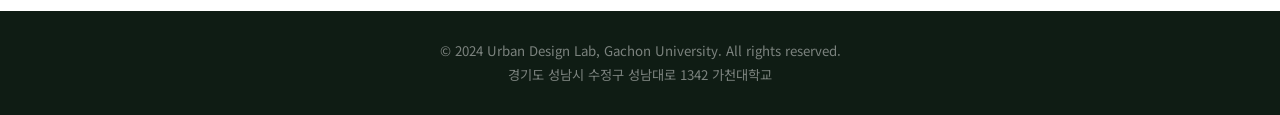
==== commit 74643455: "Add files via upload" ====
--- a/gallery.html
+++ b/gallery.html
@@ -94,8 +94,8 @@
           <img src="gallery/KakaoTalk_20260319_163128645_04.jpg" alt="연구실 단체사진" />
         </div>
         <div class="gallery-caption">
-          <h4>연구실 단체사진</h4>
-          <p>연구실 구성원들과 함께한 단체사진</p>
+          <h4>연구실 양양 MT</h4>
+          <p>양양에서 함께한 연구실 MT</p>
           <span class="gallery-date"><i class="fas fa-calendar-alt"></i> 2025.03.15</span>
         </div>
       </div>
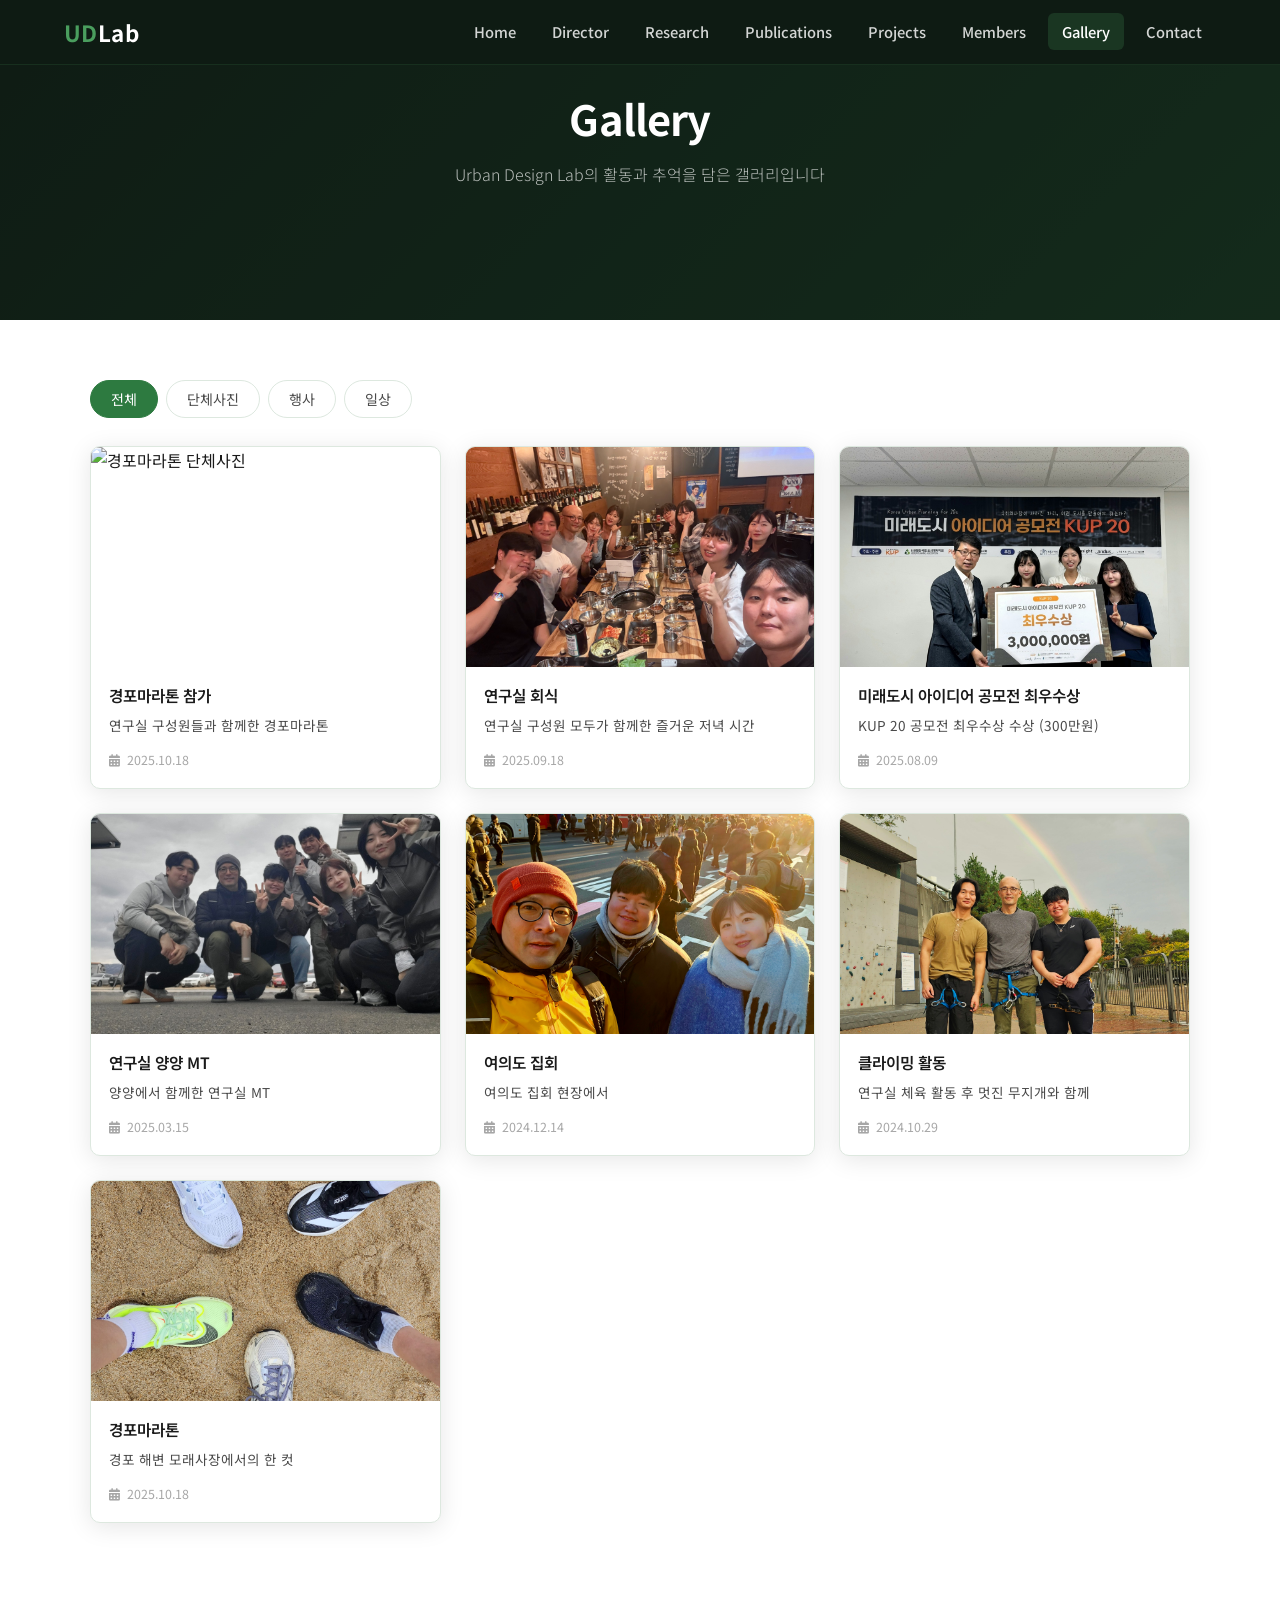
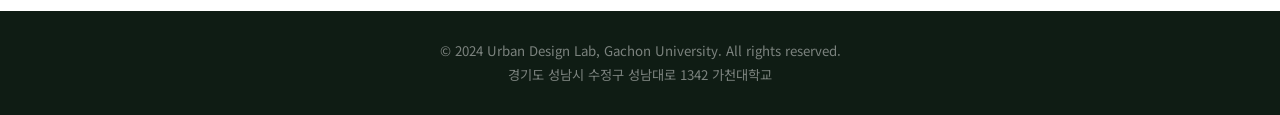
==== commit 5fccd755: "Add files via upload" ====
--- a/gallery.html
+++ b/gallery.html
@@ -22,9 +22,10 @@
     </button>
     <ul class="nav-links" id="navLinks">
       <li><a href="index.html" class="nav-link">Home</a></li>
-      <li><a href="index.html#professor" class="nav-link">Professor</a></li>
+      <li><a href="index.html#professor" class="nav-link">Director</a></li>
       <li><a href="index.html#research" class="nav-link">Research</a></li>
       <li><a href="index.html#publications" class="nav-link">Publications</a></li>
+      <li><a href="projects.html" class="nav-link">Projects</a></li>
       <li><a href="index.html#members" class="nav-link">Members</a></li>
       <li><a href="gallery.html" class="nav-link active">Gallery</a></li>
       <li><a href="index.html#contact" class="nav-link">Contact</a></li>
--- a/css/style.css
+++ b/css/style.css
@@ -189,6 +189,12 @@
   box-shadow: var(--shadow);
 }
 .professor-photo { flex-shrink: 0; }
+.professor-photo img {
+  width: 160px; height: 160px;
+  border-radius: 50%;
+  border: 4px solid var(--green-mid);
+  object-fit: cover;
+}
 .photo-placeholder {
   width: 160px; height: 160px;
   border-radius: 50%;
@@ -300,6 +306,21 @@
   background: var(--green-pale); padding: 2px 8px; border-radius: 4px;
 }
 .pub-title { font-size: 0.9rem; color: var(--text-dark); line-height: 1.6; font-weight: 400; }
+.pub-clickable { cursor: pointer; transition: color 0.2s; }
+.pub-clickable:hover { color: var(--green-mid); }
+.pub-arrow { font-size: 0.7rem; margin-left: 6px; transition: transform 0.3s; color: #999; }
+.pub-item.open .pub-arrow { transform: rotate(180deg); }
+.pub-summary {
+  max-height: 0; overflow: hidden; opacity: 0;
+  transition: max-height 0.4s ease, opacity 0.3s ease, padding 0.3s ease;
+  font-size: 0.85rem; color: #555; line-height: 1.7;
+  padding: 0 0 0 0; margin: 0;
+  border-left: 3px solid var(--green-light);
+}
+.pub-item.open .pub-summary {
+  max-height: 200px; opacity: 1;
+  padding: 10px 0 10px 14px; margin-top: 8px;
+}
 
 /* ── Members ── */
 .member-tabs {
@@ -349,6 +370,8 @@
   background: rgba(74,158,94,0.12);
   display: flex; align-items: center; justify-content: center;
 }
+.member-avatar img { width: 100%; height: 100%; object-fit: cover; border-radius: 50%; }
+.member-avatar:has(img) { width: 96px; height: 96px; }
 .member-avatar i { font-size: 1.6rem; color: var(--green-light); }
 .member-details h4 { font-size: 1rem; font-weight: 600; color: #fff; }
 .member-role-badge {
@@ -437,7 +460,10 @@
 .degree-phd { background: rgba(100,149,237,0.2); color: #93b4f0; }
 .degree-ms { background: rgba(255,200,100,0.15); color: #f0c060; }
 .alumni-year { font-size: 0.78rem; color: rgba(255,255,255,0.45); }
+.alumni-thesis { font-size: 0.78rem; color: rgba(255,255,255,0.5); margin-top: 5px; line-height: 1.4; }
+.alumni-thesis i { margin-right: 5px; color: var(--green-light); }
 .alumni-affiliation { font-size: 0.8rem; color: rgba(255,255,255,0.55); margin-top: 3px; }
+.alumni-affiliation i { margin-right: 5px; color: var(--green-light); }
 
 /* ── Contact ── */
 .contact-grid {
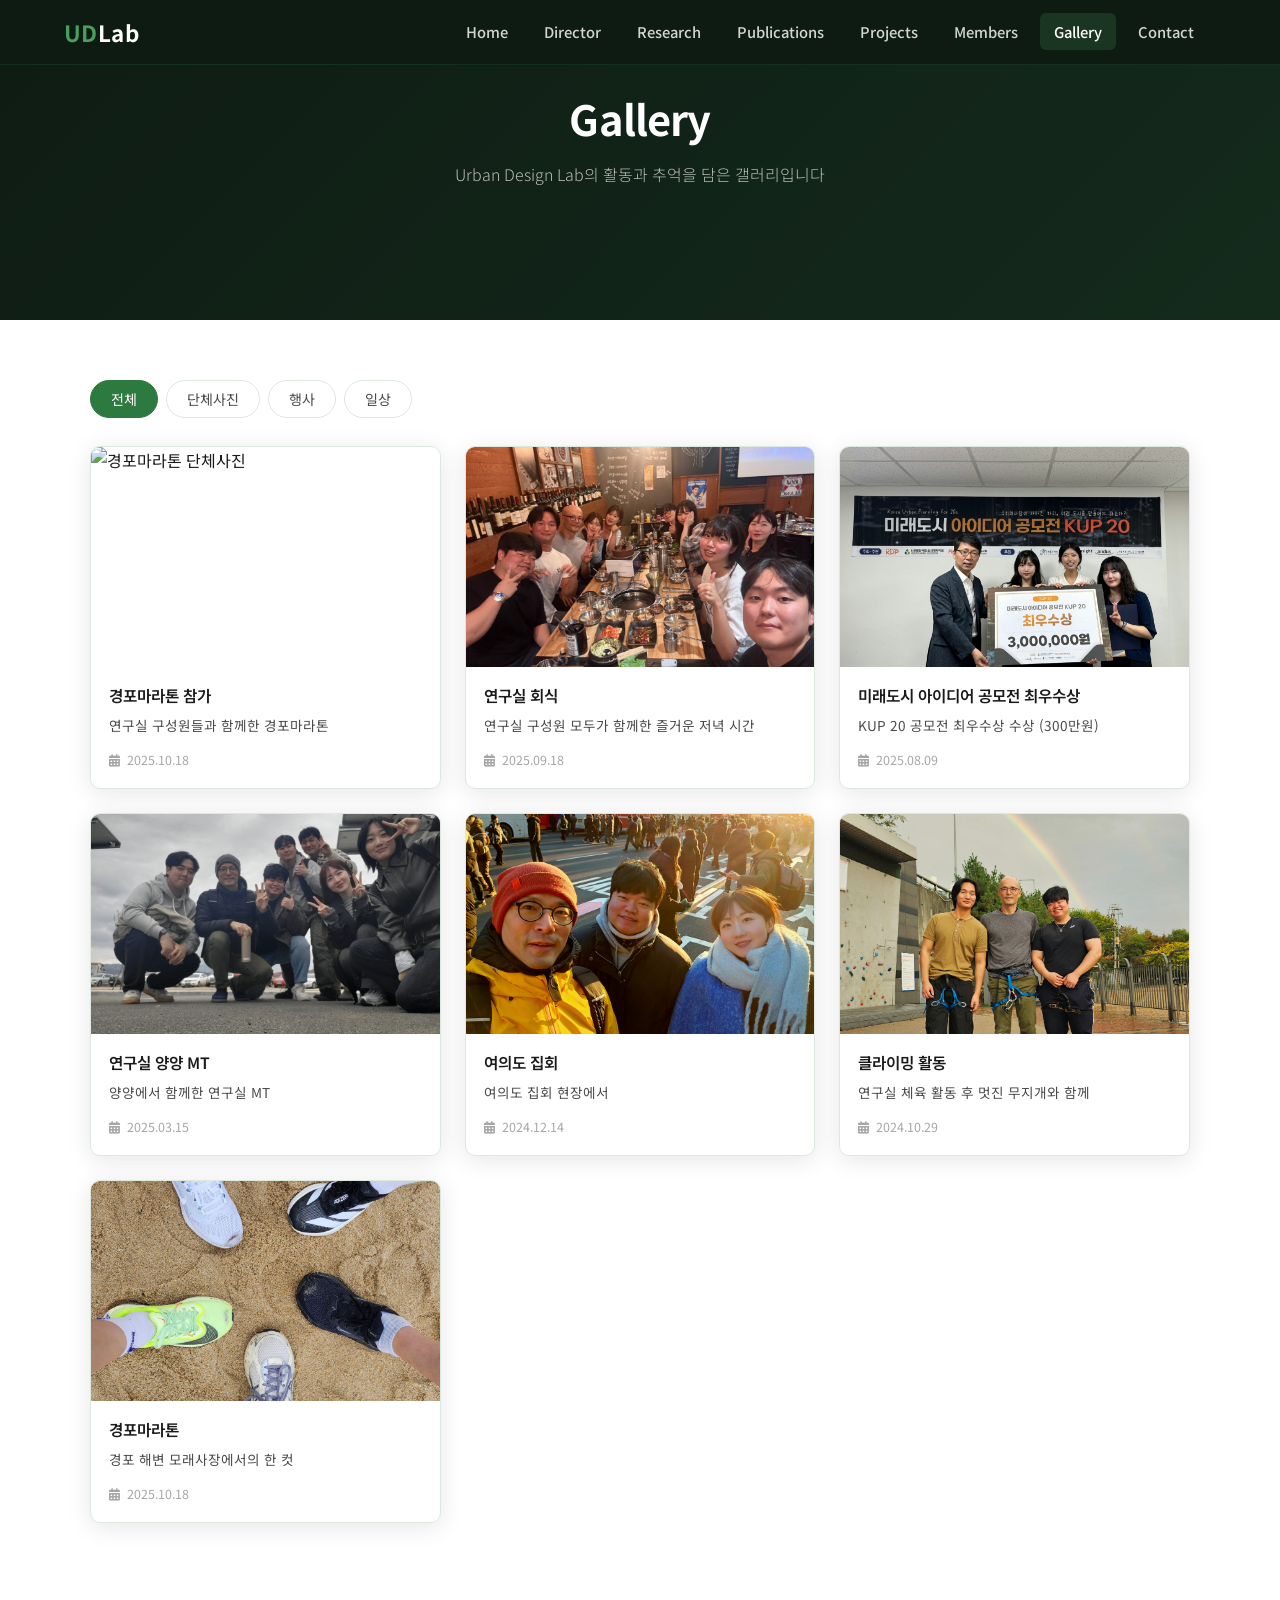
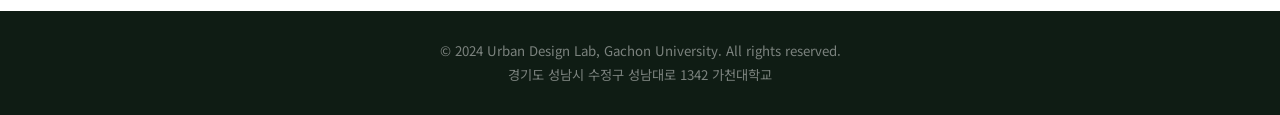
==== commit 84b05cdc: "Add files via upload" ====
--- a/gallery.html
+++ b/gallery.html
@@ -29,6 +29,7 @@
       <li><a href="index.html#members" class="nav-link">Members</a></li>
       <li><a href="gallery.html" class="nav-link active">Gallery</a></li>
       <li><a href="index.html#contact" class="nav-link">Contact</a></li>
+      <li><div id="google_translate_element"></div></li>
     </ul>
   </div>
 </nav>
@@ -38,7 +39,7 @@
   <div class="hero-overlay"></div>
   <div class="hero-content">
     <h1 class="hero-title fade-in">Gallery</h1>
-    <p class="hero-desc fade-in">Urban Design Lab의 활동과 추억을 담은 갤러리입니다</p>
+    <p class="hero-desc fade-in" data-i18n data-en="A gallery of activities and memories from Urban Design Lab">Urban Design Lab의 활동과 추억을 담은 갤러리입니다</p>
   </div>
 </section>
 
@@ -48,10 +49,10 @@
 
     <!-- Gallery Filter -->
     <div class="gallery-filters">
-      <button class="gallery-filter-btn active" data-category="all">전체</button>
-      <button class="gallery-filter-btn" data-category="group">단체사진</button>
-      <button class="gallery-filter-btn" data-category="event">행사</button>
-      <button class="gallery-filter-btn" data-category="daily">일상</button>
+      <button class="gallery-filter-btn active" data-category="all" data-i18n data-en="All">전체</button>
+      <button class="gallery-filter-btn" data-category="group" data-i18n data-en="Group">단체사진</button>
+      <button class="gallery-filter-btn" data-category="event" data-i18n data-en="Events">행사</button>
+      <button class="gallery-filter-btn" data-category="daily" data-i18n data-en="Daily">일상</button>
     </div>
 
     <!-- Gallery Grid -->
@@ -185,6 +186,23 @@
     lb.addEventListener('click', () => { lb.classList.remove('active'); setTimeout(() => lb.remove(), 300); });
   });
 });
+
+/* ── Language Toggle removed – now using Google Translate widget ── */
 </script>
+<!-- Google Translate -->
+<script>
+function googleTranslateElementInit() {
+  new google.translate.TranslateElement({
+    pageLanguage: 'ko',
+    includedLanguages: 'ko,en,zh-CN,ja',
+    layout: google.translate.TranslateElement.InlineLayout.HORIZONTAL,
+    autoDisplay: false
+  }, 'google_translate_element');
+}
+</script>
+<script src="https://translate.google.com/translate_a/element.js?cb=googleTranslateElementInit"></script>
+<!-- GoatCounter Analytics -->
+<script data-goatcounter="https://udlab-gachon.goatcounter.com/count"
+        async src="//gc.zgo.at/count.js"></script>
 </body>
 </html>
--- a/css/style.css
+++ b/css/style.css
@@ -66,6 +66,42 @@
 .nav-link:hover, .nav-link.active {
   color: #fff; background: rgba(74,158,94,0.2);
 }
+/* ── Google Translate Widget ── */
+#google_translate_element {
+  display: inline-block;
+}
+/* Hide Google branding & credit */
+.goog-te-gadget { font-size: 0 !important; }
+.goog-te-gadget .goog-te-combo {
+  background: rgba(74,158,94,0.15);
+  border: 1.5px solid rgba(74,158,94,0.6);
+  color: #c8e6cf;
+  padding: 4px 8px;
+  border-radius: 4px;
+  font-size: 0.78rem;
+  font-weight: 500;
+  font-family: 'Inter', 'Noto Sans KR', sans-serif;
+  cursor: pointer;
+  transition: all 0.3s ease;
+  outline: none;
+  appearance: auto;
+}
+.goog-te-gadget .goog-te-combo:hover,
+.goog-te-gadget .goog-te-combo:focus {
+  background: rgba(74,158,94,0.3);
+  border-color: var(--green-light);
+  color: #fff;
+}
+.goog-te-gadget .goog-te-combo option {
+  background: #172518;
+  color: #e8f5ec;
+}
+/* Hide the Google Translate top bar */
+.goog-te-banner-frame { display: none !important; }
+body { top: 0 !important; }
+/* Hide "Powered by Google" text */
+.goog-te-gadget > span { display: none !important; }
+.goog-logo-link { display: none !important; }
 .hamburger {
   display: none;
   background: none; border: none; cursor: pointer;
@@ -110,6 +146,24 @@
   color: rgba(255,255,255,0.8); margin-bottom: 36px;
 }
 .hero-btns { display: flex; gap: 14px; justify-content: center; flex-wrap: wrap; }
+
+.hero-visitor {
+  margin-top: 36px;
+  font-family: 'Raleway', 'Inter', sans-serif;
+  font-size: 0.85rem;
+  font-weight: 300;
+  color: var(--green-light);
+  letter-spacing: 0.18em;
+}
+.hero-visitor i {
+  margin-right: 5px;
+  font-size: 0.72rem;
+}
+.hero-visitor strong {
+  color: var(--green-light);
+  font-weight: 500;
+  font-size: 0.95rem;
+}
 
 .fade-in {
   opacity: 0; transform: translateY(28px);
@@ -609,6 +663,22 @@
   background: var(--dark-bg); color: rgba(255,255,255,0.45);
   text-align: center; padding: 28px 24px;
   font-size: 0.83rem; line-height: 1.8;
+}
+.visitor-counter {
+  margin-top: 16px;
+  padding-top: 12px;
+  border-top: 1px solid rgba(255,255,255,0.15);
+  font-size: 0.78rem;
+  color: rgba(255,255,255,0.55);
+  letter-spacing: 0.04em;
+}
+.visitor-counter i {
+  margin-right: 5px;
+  font-size: 0.68rem;
+}
+.visitor-counter strong {
+  color: rgba(255,255,255,0.8);
+  font-weight: 600;
 }
 
 /* ── Scroll Fade ── */
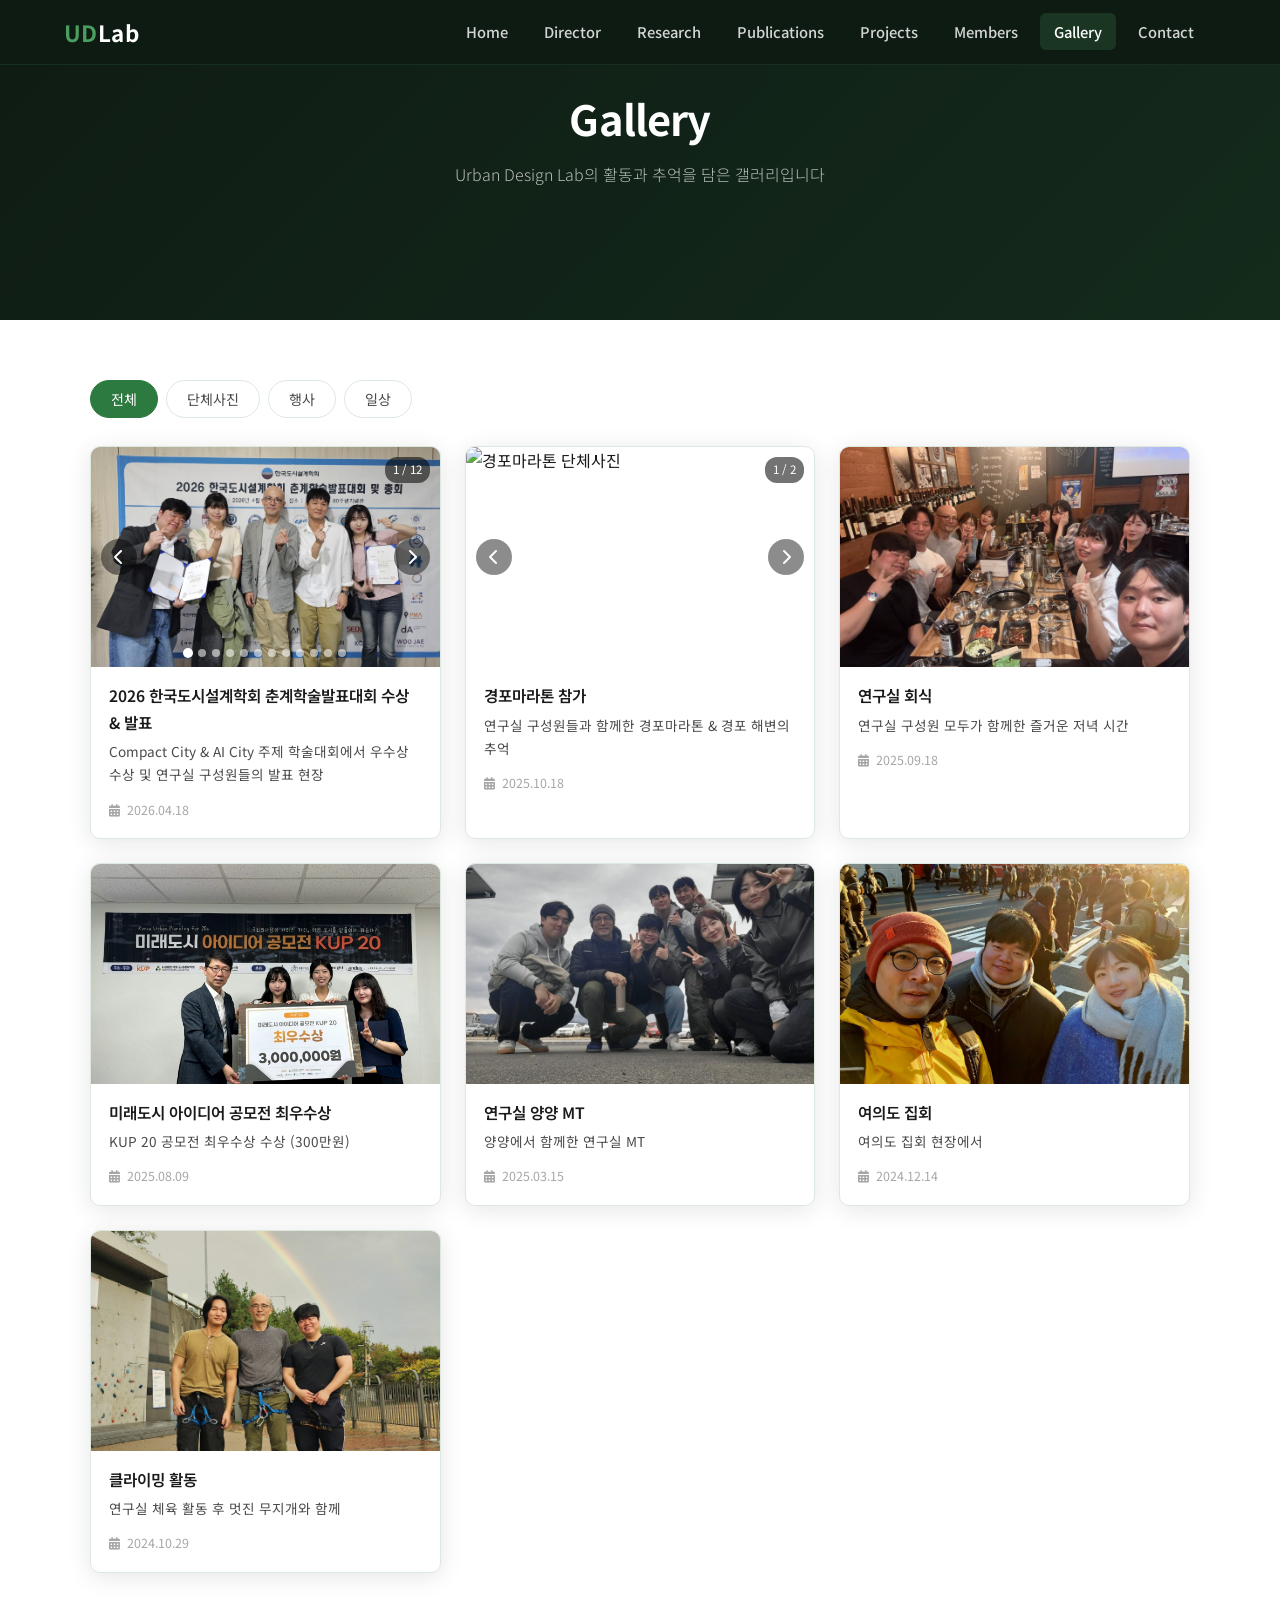
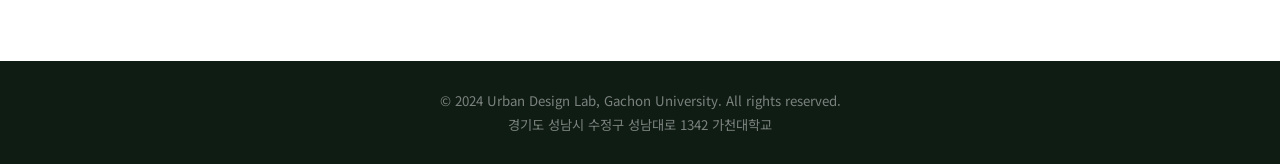
==== commit 5e320212: "Add files via upload" ====
--- a/gallery.html
+++ b/gallery.html
@@ -58,13 +58,50 @@
     <!-- Gallery Grid -->
     <div class="gallery-grid" id="galleryGrid">
 
-      <div class="gallery-card" data-category="event">
-        <div class="gallery-thumb">
-          <img src="gallery/KakaoTalk_20260319_163128645_01.jpg" alt="경포마라톤 단체사진" />
+      <!-- 2026 한국도시설계학회 춘계학술발표대회 수상 & 발표 (슬라이더) -->
+      <div class="gallery-card" data-category="event">
+        <div class="gallery-thumb gallery-slider" data-slider>
+          <div class="slides">
+            <div class="slide"><img src="gallery/award_2026_01.jpg" alt="2026 한국도시설계학회 춘계학술발표대회 수상 기념 촬영" /></div>
+            <div class="slide"><img src="gallery/award_2026_02.jpg" alt="2026 한국도시설계학회 춘계학술발표대회 수상자 단체 기념 촬영" /></div>
+            <div class="slide"><img src="gallery/award_2026_03.jpg" alt="2026 한국도시설계학회 춘계학술발표대회 시상식 기념 촬영" /></div>
+            <div class="slide"><img src="gallery/award_2026_04.jpg" alt="춘계학술발표대회 발표 - 공개공지 흡연행태 연구 연구배경 및 목적 (김민준)" /></div>
+            <div class="slide"><img src="gallery/award_2026_05.jpg" alt="춘계학술발표대회 발표 - 도시계획 스튜디오 팀 갈등 연구 (김지혜)" /></div>
+            <div class="slide"><img src="gallery/award_2026_06.jpg" alt="춘계학술발표대회 발표 - 영화에 나타나는 Behavior Setting 공간적 특성 변화 연구 (김준석)" /></div>
+            <div class="slide"><img src="gallery/award_2026_07.jpg" alt="춘계학술발표대회 발표 - 분석결과: 참여 수준의 변화 (박진영)" /></div>
+            <div class="slide"><img src="gallery/award_2026_08.jpg" alt="춘계학술발표대회 발표자 김준석" /></div>
+            <div class="slide"><img src="gallery/award_2026_09.jpg" alt="춘계학술발표대회 발표자 김지혜" /></div>
+            <div class="slide"><img src="gallery/award_2026_10.jpg" alt="춘계학술발표대회 발표자 박진영 근접" /></div>
+            <div class="slide"><img src="gallery/award_2026_11.jpg" alt="춘계학술발표대회 발표자 김준석 발표 장면" /></div>
+            <div class="slide"><img src="gallery/award_2026_12.jpg" alt="춘계학술발표대회 발표자 김민준" /></div>
+          </div>
+          <button class="slider-btn prev" aria-label="이전"><i class="fas fa-chevron-left"></i></button>
+          <button class="slider-btn next" aria-label="다음"><i class="fas fa-chevron-right"></i></button>
+          <div class="slider-dots"></div>
+          <div class="slide-counter">1 / 12</div>
+        </div>
+        <div class="gallery-caption">
+          <h4>2026 한국도시설계학회 춘계학술발표대회 수상 &amp; 발표</h4>
+          <p>Compact City &amp; AI City 주제 학술대회에서 우수상 수상 및 연구실 구성원들의 발표 현장</p>
+          <span class="gallery-date"><i class="fas fa-calendar-alt"></i> 2026.04.18</span>
+        </div>
+      </div>
+
+      <!-- 경포마라톤 (2장 슬라이더) -->
+      <div class="gallery-card" data-category="event">
+        <div class="gallery-thumb gallery-slider" data-slider>
+          <div class="slides">
+            <div class="slide"><img src="gallery/KakaoTalk_20260319_163128645_01.jpg" alt="경포마라톤 단체사진" /></div>
+            <div class="slide"><img src="gallery/KakaoTalk_20260319_163128645.jpg" alt="경포마라톤 해변에서" /></div>
+          </div>
+          <button class="slider-btn prev" aria-label="이전"><i class="fas fa-chevron-left"></i></button>
+          <button class="slider-btn next" aria-label="다음"><i class="fas fa-chevron-right"></i></button>
+          <div class="slider-dots"></div>
+          <div class="slide-counter">1 / 2</div>
         </div>
         <div class="gallery-caption">
           <h4>경포마라톤 참가</h4>
-          <p>연구실 구성원들과 함께한 경포마라톤</p>
+          <p>연구실 구성원들과 함께한 경포마라톤 &amp; 경포 해변의 추억</p>
           <span class="gallery-date"><i class="fas fa-calendar-alt"></i> 2025.10.18</span>
         </div>
       </div>
@@ -121,17 +158,6 @@
           <h4>클라이밍 활동</h4>
           <p>연구실 체육 활동 후 멋진 무지개와 함께</p>
           <span class="gallery-date"><i class="fas fa-calendar-alt"></i> 2024.10.29</span>
-        </div>
-      </div>
-
-      <div class="gallery-card" data-category="event">
-        <div class="gallery-thumb">
-          <img src="gallery/KakaoTalk_20260319_163128645.jpg" alt="경포마라톤 해변에서" />
-        </div>
-        <div class="gallery-caption">
-          <h4>경포마라톤</h4>
-          <p>경포 해변 모래사장에서의 한 컷</p>
-          <span class="gallery-date"><i class="fas fa-calendar-alt"></i> 2025.10.18</span>
         </div>
       </div>
 
@@ -172,6 +198,45 @@
         card.style.display = 'none';
       }
     });
+  });
+});
+
+/* Gallery Slider (Carousel) */
+document.querySelectorAll('[data-slider]').forEach(slider => {
+  const slidesEl = slider.querySelector('.slides');
+  const slides = slider.querySelectorAll('.slide');
+  const prevBtn = slider.querySelector('.slider-btn.prev');
+  const nextBtn = slider.querySelector('.slider-btn.next');
+  const dotsEl = slider.querySelector('.slider-dots');
+  const counterEl = slider.querySelector('.slide-counter');
+  let idx = 0;
+  const total = slides.length;
+
+  // Build dots
+  slides.forEach((_, i) => {
+    const b = document.createElement('button');
+    b.setAttribute('aria-label', (i + 1) + '번 슬라이드로 이동');
+    if (i === 0) b.classList.add('active');
+    b.addEventListener('click', (e) => { e.stopPropagation(); goTo(i); });
+    dotsEl.appendChild(b);
+  });
+
+  function update() {
+    slidesEl.style.transform = 'translateX(' + (-idx * 100) + '%)';
+    dotsEl.querySelectorAll('button').forEach((d, i) => d.classList.toggle('active', i === idx));
+    if (counterEl) counterEl.textContent = (idx + 1) + ' / ' + total;
+  }
+  function goTo(i) { idx = (i + total) % total; update(); }
+
+  prevBtn.addEventListener('click', (e) => { e.stopPropagation(); goTo(idx - 1); });
+  nextBtn.addEventListener('click', (e) => { e.stopPropagation(); goTo(idx + 1); });
+
+  // Touch swipe support
+  let touchStartX = 0;
+  slider.addEventListener('touchstart', (e) => { touchStartX = e.touches[0].clientX; }, { passive: true });
+  slider.addEventListener('touchend', (e) => {
+    const dx = e.changedTouches[0].clientX - touchStartX;
+    if (Math.abs(dx) > 40) goTo(idx + (dx < 0 ? 1 : -1));
   });
 });
 
--- a/css/style.css
+++ b/css/style.css
@@ -622,6 +622,49 @@
 }
 .gallery-thumb img:hover { transform: scale(1.05); }
 
+/* Gallery Slider (Carousel) */
+.gallery-slider { position: relative; overflow: hidden; height: 220px; }
+.gallery-slider .slides {
+  display: flex; width: 100%; height: 100%;
+  transition: transform 0.5s ease;
+}
+.gallery-slider .slide {
+  min-width: 100%; height: 100%;
+  position: relative;
+}
+.gallery-slider .slide img {
+  width: 100%; height: 100%; object-fit: cover;
+  cursor: pointer;
+}
+.gallery-slider .slider-btn {
+  position: absolute; top: 50%; transform: translateY(-50%);
+  width: 36px; height: 36px; border-radius: 50%;
+  background: rgba(0,0,0,0.45); color: #fff; border: none;
+  cursor: pointer; display: flex; align-items: center; justify-content: center;
+  font-size: 1rem; z-index: 3; transition: background 0.2s ease;
+}
+.gallery-slider .slider-btn:hover { background: rgba(0,0,0,0.75); }
+.gallery-slider .slider-btn.prev { left: 10px; }
+.gallery-slider .slider-btn.next { right: 10px; }
+.gallery-slider .slider-dots {
+  position: absolute; bottom: 10px; left: 50%;
+  transform: translateX(-50%); display: flex; gap: 6px; z-index: 3;
+}
+.gallery-slider .slider-dots button {
+  width: 8px; height: 8px; border-radius: 50%;
+  background: rgba(255,255,255,0.55); border: none;
+  cursor: pointer; padding: 0; transition: background 0.2s ease, transform 0.2s ease;
+}
+.gallery-slider .slider-dots button.active {
+  background: #fff; transform: scale(1.25);
+}
+.gallery-slider .slide-counter {
+  position: absolute; top: 10px; right: 10px;
+  background: rgba(0,0,0,0.55); color: #fff;
+  font-size: 0.72rem; padding: 3px 8px; border-radius: 12px;
+  z-index: 3;
+}
+
 .placeholder-thumb {
   height: 220px; display: flex; flex-direction: column;
   align-items: center; justify-content: center; gap: 10px;
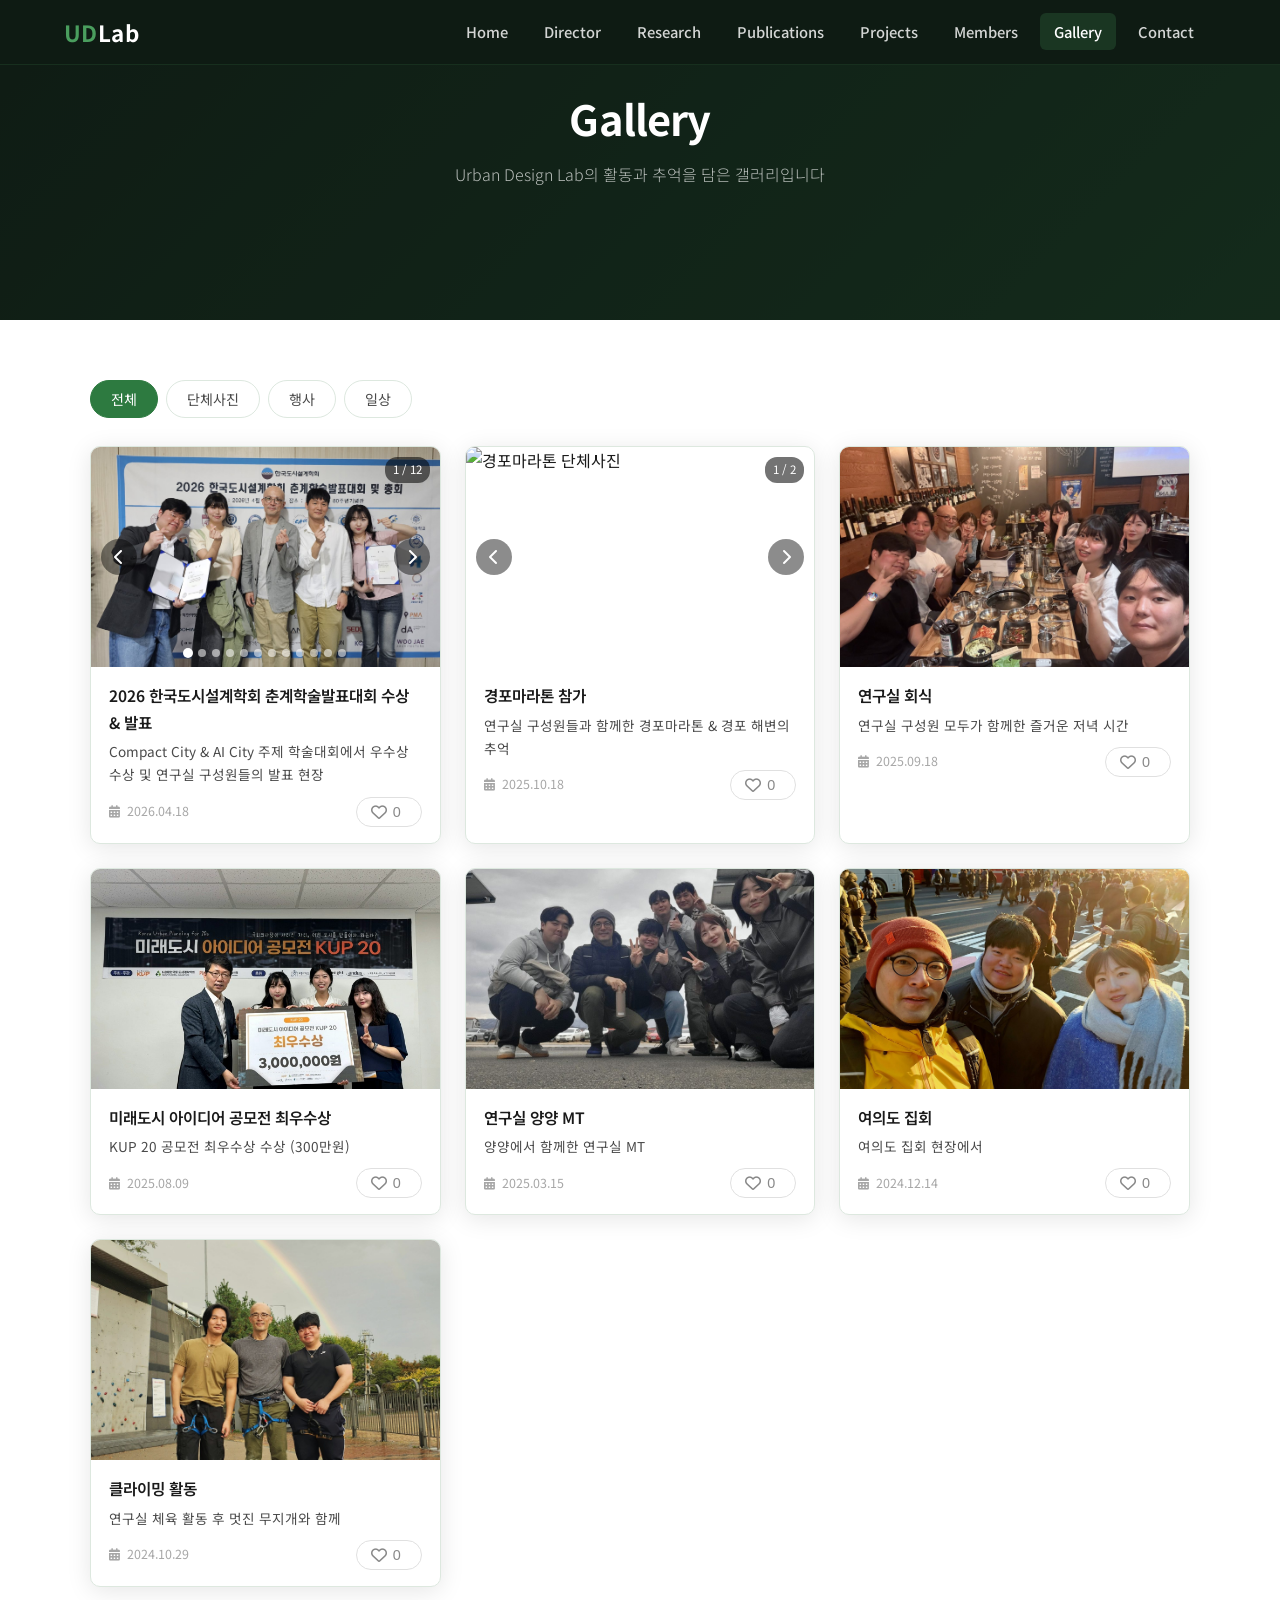
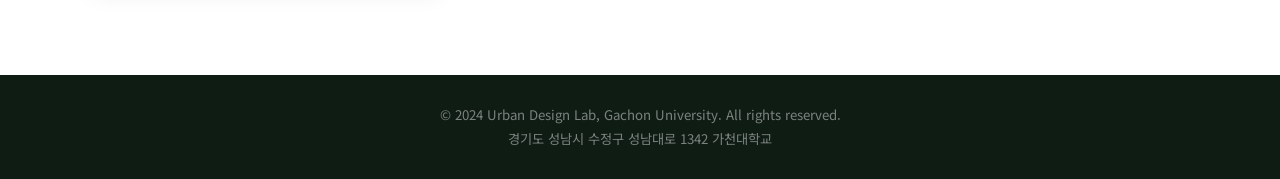
==== commit 58de091e: "Add files via upload" ====
--- a/gallery.html
+++ b/gallery.html
@@ -8,6 +8,79 @@
   <link rel="preconnect" href="https://fonts.googleapis.com" />
   <link href="https://fonts.googleapis.com/css2?family=Noto+Sans+KR:wght@300;400;500;700&family=Inter:wght@300;400;500;600;700&display=swap" rel="stylesheet" />
   <link rel="stylesheet" href="https://cdn.jsdelivr.net/npm/@fortawesome/fontawesome-free@6.4.0/css/all.min.css" />
+  <style>
+    /* ===== Like Button ===== */
+    .caption-bottom {
+      display: flex;
+      align-items: center;
+      justify-content: space-between;
+      gap: 12px;
+      margin-top: 10px;
+      flex-wrap: wrap;
+    }
+    .like-btn {
+      display: inline-flex;
+      align-items: center;
+      gap: 6px;
+      padding: 6px 14px;
+      border: 1.5px solid #e0e0e0;
+      border-radius: 999px;
+      background: #fff;
+      color: #888;
+      font-size: 0.9rem;
+      font-weight: 500;
+      cursor: pointer;
+      transition: all 0.25s ease;
+      user-select: none;
+      -webkit-tap-highlight-color: transparent;
+    }
+    .like-btn:hover {
+      border-color: #ff4d6d;
+      color: #ff4d6d;
+      background: #fff5f7;
+      transform: translateY(-1px);
+      box-shadow: 0 4px 10px rgba(255, 77, 109, 0.15);
+    }
+    .like-btn i {
+      font-size: 1rem;
+      transition: transform 0.3s ease, color 0.25s ease;
+    }
+    .like-btn.liked {
+      border-color: #ff4d6d;
+      background: #ff4d6d;
+      color: #fff;
+    }
+    .like-btn.liked i {
+      color: #fff;
+    }
+    .like-btn.pop i {
+      animation: likePop 0.5s ease;
+    }
+    @keyframes likePop {
+      0%   { transform: scale(1); }
+      30%  { transform: scale(1.5); }
+      60%  { transform: scale(0.9); }
+      100% { transform: scale(1); }
+    }
+    .like-btn .like-count {
+      min-width: 14px;
+      text-align: left;
+      font-variant-numeric: tabular-nums;
+    }
+    /* Floating heart animation on click */
+    .like-btn .floating-heart {
+      position: absolute;
+      pointer-events: none;
+      color: #ff4d6d;
+      font-size: 1rem;
+      animation: floatUp 0.9s ease-out forwards;
+    }
+    @keyframes floatUp {
+      0%   { transform: translate(-50%, 0) scale(1); opacity: 1; }
+      100% { transform: translate(-50%, -40px) scale(1.6); opacity: 0; }
+    }
+    .like-btn { position: relative; }
+  </style>
 </head>
 <body>
 
@@ -59,7 +132,7 @@
     <div class="gallery-grid" id="galleryGrid">
 
       <!-- 2026 한국도시설계학회 춘계학술발표대회 수상 & 발표 (슬라이더) -->
-      <div class="gallery-card" data-category="event">
+      <div class="gallery-card" data-category="event" data-like-id="award_2026">
         <div class="gallery-thumb gallery-slider" data-slider>
           <div class="slides">
             <div class="slide"><img src="gallery/award_2026_01.jpg" alt="2026 한국도시설계학회 춘계학술발표대회 수상 기념 촬영" /></div>
@@ -83,12 +156,18 @@
         <div class="gallery-caption">
           <h4>2026 한국도시설계학회 춘계학술발표대회 수상 &amp; 발표</h4>
           <p>Compact City &amp; AI City 주제 학술대회에서 우수상 수상 및 연구실 구성원들의 발표 현장</p>
-          <span class="gallery-date"><i class="fas fa-calendar-alt"></i> 2026.04.18</span>
+          <div class="caption-bottom">
+            <span class="gallery-date"><i class="fas fa-calendar-alt"></i> 2026.04.18</span>
+            <button class="like-btn" type="button" aria-label="좋아요">
+              <i class="far fa-heart"></i>
+              <span class="like-count">0</span>
+            </button>
+          </div>
         </div>
       </div>
 
       <!-- 경포마라톤 (2장 슬라이더) -->
-      <div class="gallery-card" data-category="event">
+      <div class="gallery-card" data-category="event" data-like-id="gyeongpo_marathon">
         <div class="gallery-thumb gallery-slider" data-slider>
           <div class="slides">
             <div class="slide"><img src="gallery/KakaoTalk_20260319_163128645_01.jpg" alt="경포마라톤 단체사진" /></div>
@@ -102,62 +181,98 @@
         <div class="gallery-caption">
           <h4>경포마라톤 참가</h4>
           <p>연구실 구성원들과 함께한 경포마라톤 &amp; 경포 해변의 추억</p>
-          <span class="gallery-date"><i class="fas fa-calendar-alt"></i> 2025.10.18</span>
-        </div>
-      </div>
-
-      <div class="gallery-card" data-category="group">
+          <div class="caption-bottom">
+            <span class="gallery-date"><i class="fas fa-calendar-alt"></i> 2025.10.18</span>
+            <button class="like-btn" type="button" aria-label="좋아요">
+              <i class="far fa-heart"></i>
+              <span class="like-count">0</span>
+            </button>
+          </div>
+        </div>
+      </div>
+
+      <div class="gallery-card" data-category="group" data-like-id="lab_dinner">
         <div class="gallery-thumb">
           <img src="gallery/KakaoTalk_20260319_163128645_02.jpg" alt="연구실 회식" />
         </div>
         <div class="gallery-caption">
           <h4>연구실 회식</h4>
           <p>연구실 구성원 모두가 함께한 즐거운 저녁 시간</p>
-          <span class="gallery-date"><i class="fas fa-calendar-alt"></i> 2025.09.18</span>
-        </div>
-      </div>
-
-      <div class="gallery-card" data-category="event">
+          <div class="caption-bottom">
+            <span class="gallery-date"><i class="fas fa-calendar-alt"></i> 2025.09.18</span>
+            <button class="like-btn" type="button" aria-label="좋아요">
+              <i class="far fa-heart"></i>
+              <span class="like-count">0</span>
+            </button>
+          </div>
+        </div>
+      </div>
+
+      <div class="gallery-card" data-category="event" data-like-id="kup20_award">
         <div class="gallery-thumb">
           <img src="gallery/KakaoTalk_20260319_163128645_03.jpg" alt="미래도시 아이디어 공모전 KUP 20 최우수상" />
         </div>
         <div class="gallery-caption">
           <h4>미래도시 아이디어 공모전 최우수상</h4>
           <p>KUP 20 공모전 최우수상 수상 (300만원)</p>
-          <span class="gallery-date"><i class="fas fa-calendar-alt"></i> 2025.08.09</span>
-        </div>
-      </div>
-
-      <div class="gallery-card" data-category="group">
+          <div class="caption-bottom">
+            <span class="gallery-date"><i class="fas fa-calendar-alt"></i> 2025.08.09</span>
+            <button class="like-btn" type="button" aria-label="좋아요">
+              <i class="far fa-heart"></i>
+              <span class="like-count">0</span>
+            </button>
+          </div>
+        </div>
+      </div>
+
+      <div class="gallery-card" data-category="group" data-like-id="yangyang_mt">
         <div class="gallery-thumb">
           <img src="gallery/KakaoTalk_20260319_163128645_04.jpg" alt="연구실 단체사진" />
         </div>
         <div class="gallery-caption">
           <h4>연구실 양양 MT</h4>
           <p>양양에서 함께한 연구실 MT</p>
-          <span class="gallery-date"><i class="fas fa-calendar-alt"></i> 2025.03.15</span>
-        </div>
-      </div>
-
-      <div class="gallery-card" data-category="event">
+          <div class="caption-bottom">
+            <span class="gallery-date"><i class="fas fa-calendar-alt"></i> 2025.03.15</span>
+            <button class="like-btn" type="button" aria-label="좋아요">
+              <i class="far fa-heart"></i>
+              <span class="like-count">0</span>
+            </button>
+          </div>
+        </div>
+      </div>
+
+      <div class="gallery-card" data-category="event" data-like-id="yeouido_rally">
         <div class="gallery-thumb">
           <img src="gallery/KakaoTalk_20260319_163128645_05.jpg" alt="여의도 집회" />
         </div>
         <div class="gallery-caption">
           <h4>여의도 집회</h4>
           <p>여의도 집회 현장에서</p>
-          <span class="gallery-date"><i class="fas fa-calendar-alt"></i> 2024.12.14</span>
-        </div>
-      </div>
-
-      <div class="gallery-card" data-category="daily">
+          <div class="caption-bottom">
+            <span class="gallery-date"><i class="fas fa-calendar-alt"></i> 2024.12.14</span>
+            <button class="like-btn" type="button" aria-label="좋아요">
+              <i class="far fa-heart"></i>
+              <span class="like-count">0</span>
+            </button>
+          </div>
+        </div>
+      </div>
+
+      <div class="gallery-card" data-category="daily" data-like-id="climbing_rainbow">
         <div class="gallery-thumb">
           <img src="gallery/KakaoTalk_20260319_163128645_06.jpg" alt="클라이밍 후 무지개" />
         </div>
         <div class="gallery-caption">
           <h4>클라이밍 활동</h4>
           <p>연구실 체육 활동 후 멋진 무지개와 함께</p>
-          <span class="gallery-date"><i class="fas fa-calendar-alt"></i> 2024.10.29</span>
+          <div class="caption-bottom">
+            <span class="gallery-date"><i class="fas fa-calendar-alt"></i> 2024.10.29</span>
+            <button class="like-btn" type="button" aria-label="좋아요">
+              <i class="far fa-heart"></i>
+              <span class="like-count">0</span>
+            </button>
+          </div>
         </div>
       </div>
 
@@ -253,6 +368,136 @@
 });
 
 /* ── Language Toggle removed – now using Google Translate widget ── */
+
+/* ===== Like Button (Visitor Likes) =====
+   - Global count via free counter API (abacus.jasoncameron.dev)
+   - Per-device duplicate prevention via localStorage
+   - Graceful fallback: if API fails, falls back to localStorage-only count
+*/
+(function () {
+  const NAMESPACE = 'udlab-gachon-gallery';   // counter namespace
+  const LS_LIKED_KEY = 'udlab_liked_photos';   // localStorage key for liked items
+  const LS_FALLBACK_PREFIX = 'udlab_like_count_'; // fallback per-photo count
+
+  function getLikedSet() {
+    try {
+      return new Set(JSON.parse(localStorage.getItem(LS_LIKED_KEY) || '[]'));
+    } catch (e) {
+      return new Set();
+    }
+  }
+  function saveLikedSet(set) {
+    try {
+      localStorage.setItem(LS_LIKED_KEY, JSON.stringify([...set]));
+    } catch (e) {}
+  }
+  function getFallbackCount(id) {
+    return parseInt(localStorage.getItem(LS_FALLBACK_PREFIX + id) || '0', 10) || 0;
+  }
+  function setFallbackCount(id, n) {
+    try { localStorage.setItem(LS_FALLBACK_PREFIX + id, String(n)); } catch (e) {}
+  }
+  function formatCount(n) {
+    if (n >= 1000) return (n / 1000).toFixed(1).replace(/\.0$/, '') + 'k';
+    return String(n);
+  }
+
+  async function fetchCount(id) {
+    try {
+      const res = await fetch(`https://abacus.jasoncameron.dev/get/${NAMESPACE}/${id}`, { cache: 'no-store' });
+      if (!res.ok) throw new Error('fetch failed');
+      const data = await res.json();
+      return typeof data.value === 'number' ? data.value : null;
+    } catch (e) {
+      return null;
+    }
+  }
+  async function incrementCount(id) {
+    try {
+      const res = await fetch(`https://abacus.jasoncameron.dev/hit/${NAMESPACE}/${id}`, { cache: 'no-store' });
+      if (!res.ok) throw new Error('hit failed');
+      const data = await res.json();
+      return typeof data.value === 'number' ? data.value : null;
+    } catch (e) {
+      return null;
+    }
+  }
+
+  function spawnFloatingHeart(btn) {
+    const fh = document.createElement('i');
+    fh.className = 'fas fa-heart floating-heart';
+    fh.style.left = '50%';
+    fh.style.top = '50%';
+    btn.appendChild(fh);
+    setTimeout(() => fh.remove(), 900);
+  }
+
+  function setLikedVisual(btn, liked) {
+    const icon = btn.querySelector('i.fa-heart, i.far, i.fas');
+    if (liked) {
+      btn.classList.add('liked');
+      if (icon) { icon.classList.remove('far'); icon.classList.add('fas'); }
+    } else {
+      btn.classList.remove('liked');
+      if (icon) { icon.classList.remove('fas'); icon.classList.add('far'); }
+    }
+  }
+
+  const liked = getLikedSet();
+  const buttons = document.querySelectorAll('.gallery-card[data-like-id] .like-btn');
+
+  buttons.forEach(btn => {
+    const card = btn.closest('.gallery-card');
+    const id = card.dataset.likeId;
+    const countEl = btn.querySelector('.like-count');
+
+    // Initial: show fallback first (instant), then update with global count
+    countEl.textContent = formatCount(getFallbackCount(id));
+    if (liked.has(id)) setLikedVisual(btn, true);
+
+    fetchCount(id).then(n => {
+      if (n !== null) {
+        countEl.textContent = formatCount(n);
+        setFallbackCount(id, n);
+      }
+    });
+
+    btn.addEventListener('click', async (e) => {
+      e.stopPropagation();
+      const currentlyLiked = liked.has(id);
+      if (currentlyLiked) {
+        // Already liked from this device — gentle nudge, no decrement
+        btn.classList.remove('pop');
+        void btn.offsetWidth;
+        btn.classList.add('pop');
+        return;
+      }
+
+      // Optimistic UI update
+      liked.add(id);
+      saveLikedSet(liked);
+      setLikedVisual(btn, true);
+      btn.classList.remove('pop');
+      void btn.offsetWidth;
+      btn.classList.add('pop');
+      spawnFloatingHeart(btn);
+
+      const optimistic = (parseInt(countEl.dataset.raw || getFallbackCount(id), 10) || 0) + 1;
+      countEl.textContent = formatCount(optimistic);
+      setFallbackCount(id, optimistic);
+
+      // Try to increment globally
+      const newCount = await incrementCount(id);
+      if (newCount !== null) {
+        countEl.textContent = formatCount(newCount);
+        countEl.dataset.raw = newCount;
+        setFallbackCount(id, newCount);
+      } else {
+        countEl.dataset.raw = optimistic;
+      }
+    });
+  });
+})();
 </script>
 <!-- Google Translate -->
 <script>
